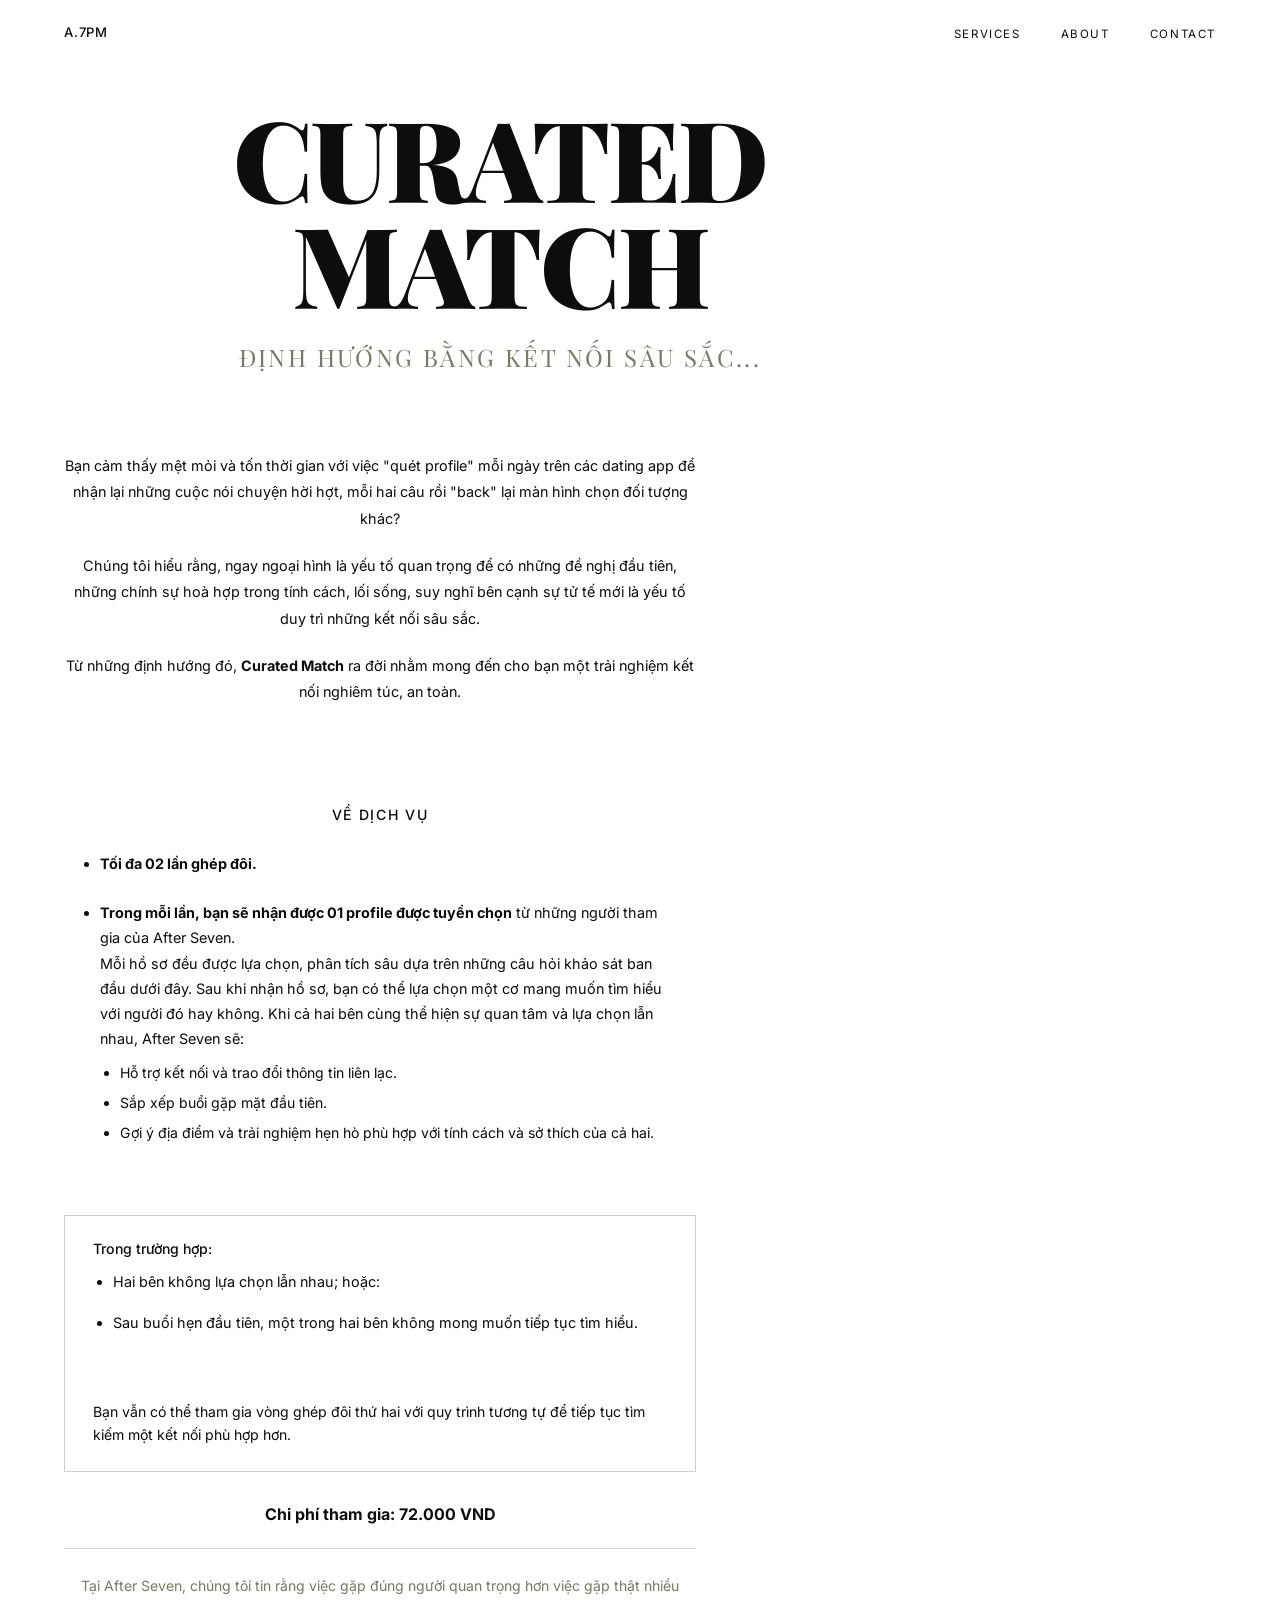
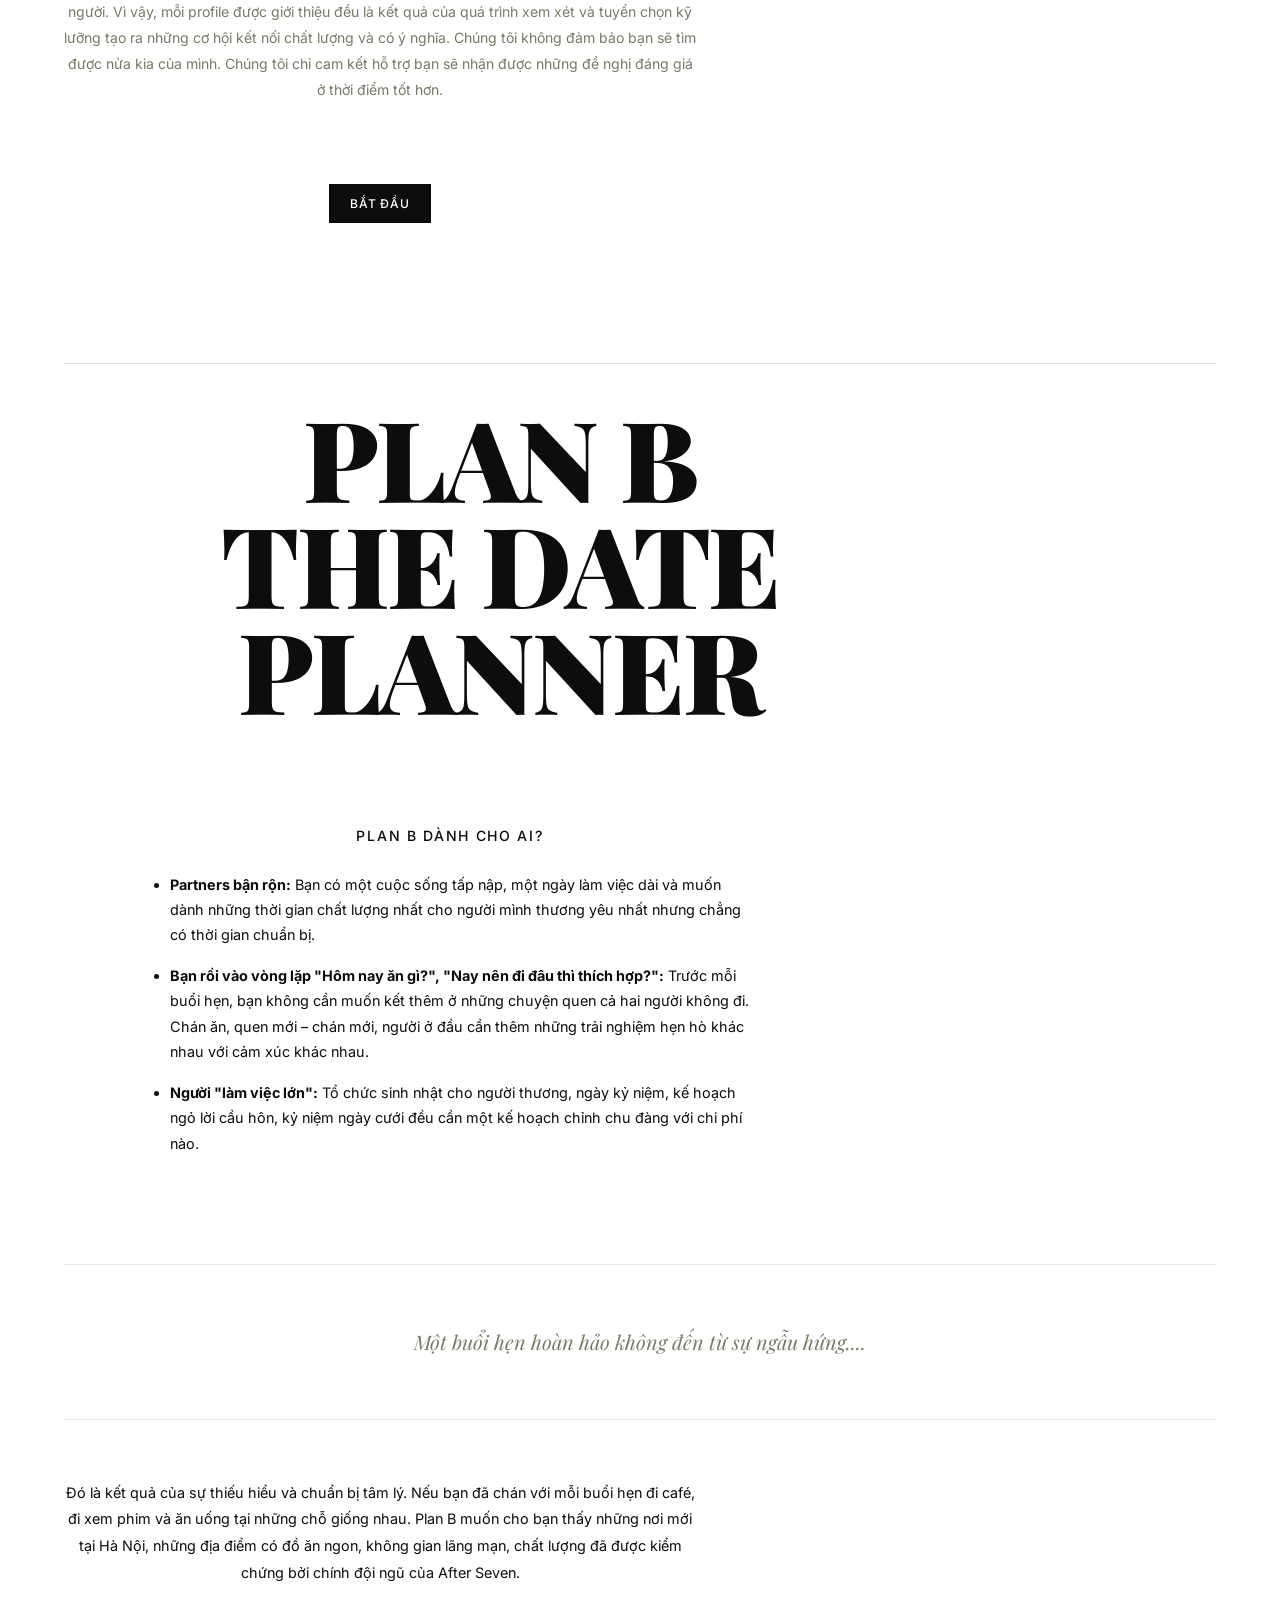
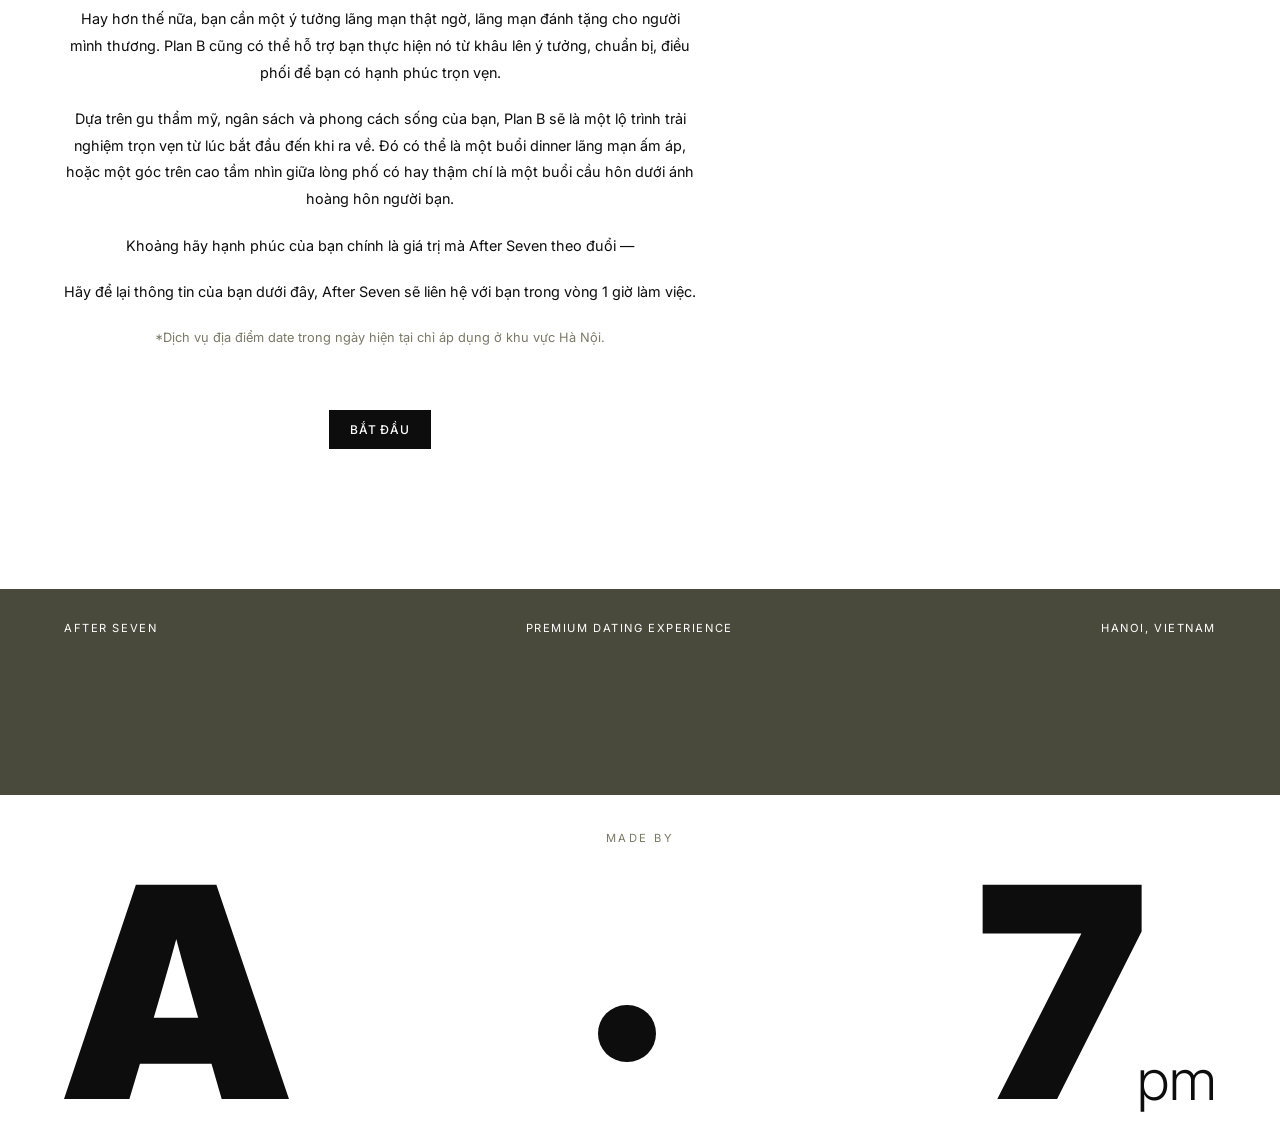
==== pages/services-detail.html @ 250a09d0 "Rebuild homepage and add Services + Detail pages - Replaced old placeholder homepage with full brand" ====
<!DOCTYPE html>
<html lang="vi">
<head>
  <meta charset="UTF-8">
  <meta name="viewport" content="width=device-width, initial-scale=1.0">
  <title>Services — After Seven</title>
  <link rel="preconnect" href="https://fonts.googleapis.com">
  <link rel="preconnect" href="https://fonts.gstatic.com" crossorigin>
  <link href="https://fonts.googleapis.com/css2?family=Playfair+Display:wght@400;700;900&family=Inter:wght@300;400;500&display=swap" rel="stylesheet">
  <link rel="stylesheet" href="../css/style.css">
  <link rel="stylesheet" href="../css/services.css">
  <link rel="stylesheet" href="../css/details.css">
</head>
<body class="page-services">

  <!-- NAV -->
  <nav class="nav">
    <a class="nav-logo" href="../index.html">A.7PM</a>
    <ul class="nav-links">
      <li><a href="services.html" class="nav-active">SERVICES</a></li>
      <li><a href="about.html">ABOUT</a></li>
      <li><a href="#">CONTACT</a></li>
    </ul>
  </nav>

  <!-- =============================================
       SECTION 1 — CURATED MATCH
  ============================================== -->
  <section id="curated-matching" class="detail-block">

    <header class="detail-hero">
      <h1 class="detail-hero-title">CURATED<br>MATCH</h1>
      <p class="detail-hero-subtitle">ĐỊNH HƯỚNG BẰNG KẾT NỐI SÂU SẮC...</p>
    </header>

    <div class="detail-body-section detail-body-section--intro">
      <div class="detail-body-text">
        <p>Bạn cảm thấy mệt mỏi và tốn thời gian với việc "quét profile" mỗi ngày trên các dating app để nhận lại những cuộc nói chuyện hời hợt, mỗi hai câu rồi "back" lại màn hình chọn đối tượng khác?</p>
        <p>Chúng tôi hiểu rằng, ngay ngoại hình là yếu tố quan trọng để có những đề nghị đầu tiên, những chính sự hoà hợp trong tính cách, lối sống, suy nghĩ bên cạnh sự tử tế mới là yếu tố duy trì những kết nối sâu sắc.</p>
        <p>Từ những định hướng đó, <strong>Curated Match</strong> ra đời nhằm mong đến cho bạn một trải nghiệm kết nối nghiêm túc, an toàn.</p>
      </div>
    </div>

    <div class="detail-section detail-section--service">
      <h2 class="detail-section-title">VỀ DỊCH VỤ</h2>

      <ul class="detail-list detail-list--spaced">
        <li><strong>Tối đa 02 lần ghép đôi.</strong></li>
        <li>
          <strong>Trong mỗi lần, bạn sẽ nhận được 01 profile được tuyển chọn</strong> từ những người tham gia của After Seven.<br>
          Mỗi hồ sơ đều được lựa chọn, phân tích sâu dựa trên những câu hỏi khảo sát ban đầu dưới đây. Sau khi nhận hồ sơ, bạn có thể lựa chọn một cơ mang muốn tìm hiểu với người đó hay không. Khi cả hai bên cùng thể hiện sự quan tâm và lựa chọn lẫn nhau, After Seven sẽ:
          <ul class="detail-sub-list">
            <li>Hỗ trợ kết nối và trao đổi thông tin liên lạc.</li>
            <li>Sắp xếp buổi gặp mặt đầu tiên.</li>
            <li>Gợi ý địa điểm và trải nghiệm hẹn hò phù hợp với tính cách và sở thích của cả hai.</li>
          </ul>
        </li>
      </ul>

      <div class="detail-case">
        <p class="detail-case-title">Trong trường hợp:</p>
        <ul class="detail-list">
          <li>Hai bên không lựa chọn lẫn nhau; hoặc:</li>
          <li>Sau buổi hẹn đầu tiên, một trong hai bên không mong muốn tiếp tục tìm hiểu.</li>
        </ul>
        <p class="detail-case-note">Bạn vẫn có thể tham gia vòng ghép đôi thứ hai với quy trình tương tự để tiếp tục tìm kiếm một kết nối phù hợp hơn.</p>
      </div>

      <p class="detail-price"><strong>Chi phí tham gia: 72.000 VND</strong></p>

      <p class="detail-closing">Tại After Seven, chúng tôi tin rằng việc gặp đúng người quan trọng hơn việc gặp thật nhiều người. Vì vậy, mỗi profile được giới thiệu đều là kết quả của quá trình xem xét và tuyển chọn kỹ lưỡng tạo ra những cơ hội kết nối chất lượng và có ý nghĩa. Chúng tôi không đảm bảo bạn sẽ tìm được nửa kia của mình. Chúng tôi chỉ cam kết hỗ trợ bạn sẽ nhận được những đề nghị đáng giá ở thời điểm tốt hơn.</p>

      <div class="detail-cta">
        <a href="#" class="btn btn-primary">BẮT ĐẦU</a>
      </div>
    </div>

  </section>

  <hr class="detail-block-divider">

  <!-- =============================================
       SECTION 2 — PLAN B: THE DATE PLANNER
  ============================================== -->
  <section id="plan-b" class="detail-block">

    <header class="detail-hero">
      <h1 class="detail-hero-title">PLAN B<br>THE DATE PLANNER</h1>
    </header>

    <div class="detail-section">
      <h2 class="detail-section-title">PLAN B DÀNH CHO AI?</h2>
      <ul class="detail-list">
        <li>
          <strong>Partners bận rộn:</strong> Bạn có một cuộc sống tấp nập, một ngày làm việc dài và muốn dành những thời gian chất lượng nhất cho người mình thương yêu nhất nhưng chẳng có thời gian chuẩn bị.
        </li>
        <li>
          <strong>Bạn rồi vào vòng lặp "Hôm nay ăn gì?", "Nay nên đi đâu thì thích hợp?":</strong> Trước mỗi buổi hẹn, bạn không cần muốn kết thêm ở những chuyện quen cả hai người không đi. Chán ăn, quen mới – chán mới, người ở đầu cần thêm những trải nghiệm hẹn hò khác nhau với cảm xúc khác nhau.
        </li>
        <li>
          <strong>Người "làm việc lớn":</strong> Tổ chức sinh nhật cho người thương, ngày kỷ niệm, kế hoạch ngỏ lời cầu hôn, kỷ niệm ngày cưới đều cần một kế hoạch chỉnh chu đàng với chi phí nào.
        </li>
      </ul>
    </div>

    <section class="detail-quote-section">
      <p class="detail-quote">Một buổi hẹn hoàn hảo không đến từ sự ngẫu hứng....</p>
    </section>

    <div class="detail-body-section">
      <div class="detail-body-text">
        <p>Đó là kết quả của sự thiếu hiểu và chuẩn bị tâm lý. Nếu bạn đã chán với mỗi buổi hẹn đi café, đi xem phim và ăn uống tại những chỗ giống nhau. Plan B muốn cho bạn thấy những nơi mới tại Hà Nội, những địa điểm có đồ ăn ngon, không gian lãng mạn, chất lượng đã được kiểm chứng bởi chính đội ngũ của After Seven.</p>
        <p>Hay hơn thế nữa, bạn cần một ý tưởng lãng mạn thật ngờ, lãng mạn đánh tặng cho người mình thương. Plan B cũng có thể hỗ trợ bạn thực hiện nó từ khâu lên ý tưởng, chuẩn bị, điều phối để bạn có hạnh phúc trọn vẹn.</p>
        <p>Dựa trên gu thẩm mỹ, ngân sách và phong cách sống của bạn, Plan B sẽ là một lộ trình trải nghiệm trọn vẹn từ lúc bắt đầu đến khi ra về. Đó có thể là một buổi dinner lãng mạn ấm áp, hoặc một góc trên cao tầm nhìn giữa lòng phố có hay thậm chí là một buổi cầu hôn dưới ánh hoàng hôn người bạn.</p>
        <p>Khoảng hãy hạnh phúc của bạn chính là giá trị mà After Seven theo đuổi —</p>
        <p>Hãy để lại thông tin của bạn dưới đây, After Seven sẽ liên hệ với bạn trong vòng 1 giờ làm việc.</p>
        <p class="detail-note">*Dịch vụ địa điểm date trong ngày hiện tại chỉ áp dụng ở khu vực Hà Nội.</p>
      </div>
      <div class="detail-cta">
        <a href="#" class="btn btn-primary">BẮT ĐẦU</a>
      </div>
    </div>

  </section>

  <!-- FOOTER -->
  <footer class="footer">
    <div class="footer-info">
      <span>AFTER SEVEN</span>
      <span>PREMIUM DATING EXPERIENCE</span>
      <span>HANOI, VIETNAM</span>
    </div>
    <div class="footer-brand">
      <p class="footer-made-by">MADE BY</p>
      <div class="footer-logo">
        <span class="logo-a">A</span>
        <div class="logo-dot"></div>
        <div class="logo-right">
          <span class="logo-seven">7</span><span class="logo-pm">pm</span>
        </div>
      </div>
    </div>
  </footer>

</body>
</html>
---- css/style.css ----
/* ===================================
   RESET & VARIABLES
=================================== */
*, *::before, *::after {
  box-sizing: border-box;
  margin: 0;
  padding: 0;
}

:root {
  --bg:          #E8E3D4;   /* cream — page background */
  --text:        #0D0D0D;   /* black — primary text */
  --text-muted:  #7A7966;   /* olive grey — secondary text */
  --olive-dark:  #4A4A3C;   /* dark olive — footer dark bg */
  --white:       #ffffff;

  --font-display: 'Playfair Display', Georgia, serif;
  --font-body:    'Inter', sans-serif;

  --pad-x: clamp(24px, 5vw, 80px);
}

body {
  background: var(--bg);
  color: var(--text);
  font-family: var(--font-body);
  -webkit-font-smoothing: antialiased;
}

/* ===================================
   NAV
=================================== */
.nav {
  display: flex;
  align-items: center;
  justify-content: space-between;
  padding: 22px var(--pad-x);
}

.nav-logo {
  font-family: var(--font-body);
  font-size: 0.82rem;
  font-weight: 500;
  letter-spacing: 0.06em;
  color: var(--text);
  text-decoration: none;
}

.nav-links {
  display: flex;
  list-style: none;
  gap: 40px;
}

.nav-links a {
  font-size: 0.72rem;
  font-weight: 400;
  letter-spacing: 0.14em;
  color: var(--text);
  text-decoration: none;
  transition: opacity 0.2s;
}

.nav-links a:hover { opacity: 0.5; }

/* ===================================
   HERO
=================================== */
.hero {
  display: flex;
  flex-direction: column;
  align-items: center;
  text-align: center;
  padding: 80px var(--pad-x) 100px;
  max-width: 860px;
  margin: 0 auto;
}

.hero-title {
  font-family: var(--font-display);
  font-size: clamp(3.5rem, 11vw, 7.5rem);
  font-weight: 900;
  letter-spacing: -0.02em;
  line-height: 0.92;
  color: var(--text);
  margin-bottom: 20px;
}

.hero-subtitle {
  font-family: var(--font-display);
  font-size: clamp(0.95rem, 2vw, 1.3rem);
  font-weight: 400;
  letter-spacing: 0.1em;
  color: var(--text-muted);
  margin-bottom: 56px;
}

.hero-body {
  font-size: 0.92rem;
  line-height: 1.85;
  color: var(--text-muted);
  max-width: 500px;
}

/* ===================================
   DIVIDER
=================================== */
.section-divider {
  border: none;
  border-top: 1px solid rgba(13, 13, 13, 0.2);
  margin: 0 var(--pad-x);
}

/* ===================================
   FEATURES
=================================== */
.features {
  padding: 80px var(--pad-x) 100px;
  max-width: 1040px;
  margin: 0 auto;
}

.features-header {
  text-align: center;
  margin-bottom: 52px;
}

.features-title {
  font-family: var(--font-display);
  font-size: clamp(1.1rem, 2.5vw, 1.6rem);
  font-weight: 400;
  letter-spacing: 0.14em;
  color: var(--text);
  margin-bottom: 10px;
}

.features-marker {
  display: inline-block;
  font-size: 1rem;
  color: var(--text-muted);
  transform: rotate(90deg);
}

.features-grid {
  display: grid;
  grid-template-columns: 1fr 1fr;
  border-top: 1px solid var(--text);
  border-left: 1px solid var(--text);
}

.feature-card {
  padding: 28px 36px;
  font-size: 0.88rem;
  line-height: 1.6;
  color: var(--text);
  text-align: center;
  border-right: 1px solid var(--text);
  border-bottom: 1px solid var(--text);
}

/* ===================================
   FOOTER — INFO BAR (dark)
=================================== */
.footer-info {
  display: flex;
  justify-content: space-between;
  align-items: flex-start;
  padding: 32px var(--pad-x) 160px;
  background: var(--olive-dark);
  color: var(--white);
  font-size: 0.7rem;
  letter-spacing: 0.14em;
}

/* ===================================
   FOOTER — BRAND (white)
=================================== */
.footer-brand {
  background: var(--white);
  padding: 36px var(--pad-x) 0;
  overflow: hidden;
}

.footer-made-by {
  text-align: center;
  font-size: 0.7rem;
  letter-spacing: 0.22em;
  color: var(--text-muted);
  margin-bottom: 0;
}

.footer-logo {
  display: flex;
  align-items: flex-end;
  justify-content: space-between;
}

.logo-a,
.logo-seven {
  font-family: var(--font-body);
  font-size: clamp(120px, 23vw, 300px);
  font-weight: 900;
  color: var(--text);
  line-height: 1;
  letter-spacing: -0.04em;
}

.logo-dot {
  width: clamp(24px, 4.5vw, 65px);
  height: clamp(24px, 4.5vw, 65px);
  background: var(--text);
  border-radius: 50%;
  margin-bottom: clamp(28px, 6vw, 88px);
  flex-shrink: 0;
}

.logo-right {
  display: flex;
  align-items: flex-end;
}

.logo-pm {
  font-family: var(--font-body);
  font-size: clamp(26px, 4.5vw, 65px);
  font-weight: 300;
  color: var(--text);
  margin-bottom: clamp(8px, 2vw, 28px);
  margin-left: 2px;
  letter-spacing: -0.01em;
}

/* ===================================
   RESPONSIVE — MOBILE
=================================== */
@media (max-width: 640px) {
  .nav-links { gap: 20px; }

  .features-grid {
    grid-template-columns: 1fr;
  }

  .footer-info {
    flex-direction: column;
    gap: 10px;
    padding-bottom: 80px;
  }
}
---- css/services.css ----
/* ===================================
   SERVICES PAGE — OVERRIDES & LAYOUT
=================================== */

.page-services {
  background: #ffffff;
}

/* Nav on white background */
.page-services .nav {
  border-bottom: none;
}

.page-services .nav-logo,
.page-services .nav-links a {
  color: var(--text);
}

.nav-active {
  font-weight: 500;
  text-decoration: underline;
  text-underline-offset: 3px;
}

/* ===================================
   PAGE HEADER
=================================== */
.svc-header {
  padding: 40px var(--pad-x) 60px;
}

.svc-page-title {
  font-family: var(--font-display);
  font-size: clamp(2.8rem, 10vw, 7rem);
  font-weight: 900;
  letter-spacing: -0.02em;
  line-height: 1;
  color: var(--text);
}

/* ===================================
   SERVICE SECTION
=================================== */
.svc {
  padding: 0 var(--pad-x) 80px;
  max-width: 1200px;
  margin: 0 auto;
}

/* TOP ROW: number + image */
.svc-top {
  display: grid;
  grid-template-columns: 1fr 1fr;
  gap: clamp(24px, 4vw, 64px);
  margin-bottom: 40px;
  align-items: start;
}

.svc-top--reversed {
  grid-template-columns: 1fr 1fr;
}

.svc-number {
  font-family: var(--font-body);
  font-size: 0.85rem;
  font-weight: 400;
  color: var(--text);
  letter-spacing: 0.05em;
}

.svc-image-wrap img {
  width: 100%;
  height: clamp(220px, 35vw, 440px);
  object-fit: cover;
  display: block;
  background: #1a1a1a;
}

/* Placeholder when image is missing */
.svc-image-wrap img[src$=".jpg"]:not([src*="data:"]) {
  background: #1a1a1a;
}

/* BOTTOM ROW: title/buttons + features */
.svc-bottom {
  display: grid;
  grid-template-columns: 1fr 1fr;
  gap: clamp(24px, 4vw, 64px);
  align-items: start;
}

/* ===================================
   SERVICE LEFT / RIGHT COLS
=================================== */
.svc-title {
  font-family: var(--font-display);
  font-size: clamp(1.6rem, 4vw, 3rem);
  font-weight: 900;
  letter-spacing: -0.01em;
  line-height: 1.05;
  color: var(--text);
  margin-bottom: 24px;
}

.svc-actions {
  display: flex;
  gap: 12px;
  flex-wrap: wrap;
}

.btn {
  font-family: var(--font-body);
  font-size: 0.75rem;
  font-weight: 500;
  letter-spacing: 0.08em;
  padding: 11px 20px;
  cursor: pointer;
  text-decoration: none;
  display: inline-block;
  transition: opacity 0.2s;
}

.btn-primary {
  background: var(--text);
  color: #ffffff;
  border: 1px solid var(--text);
}

.btn-outline {
  background: transparent;
  color: var(--text);
  border: 1px solid var(--text);
}

.btn:hover { opacity: 0.7; }

.svc-features {
  list-style: disc;
  padding-left: 18px;
  margin-bottom: 20px;
}

.svc-features li {
  font-family: var(--font-body);
  font-size: 0.88rem;
  line-height: 1.7;
  color: var(--text);
  margin-bottom: 4px;
}

.svc-price {
  font-family: var(--font-body);
  font-size: 0.85rem;
  color: var(--text);
  font-weight: 400;
}

/* ===================================
   SERVICE 02 — REVERSED HEADER
=================================== */
.svc-02-title-row {
  display: flex;
  align-items: flex-start;
  gap: 20px;
  margin-bottom: 20px;
}

.svc-02-title-row .svc-number {
  margin-top: 6px;
  flex-shrink: 0;
}

.svc-tagline-block {
  display: flex;
  align-items: flex-start;
  gap: 10px;
}

.svc-tagline-bar {
  display: inline-block;
  width: 4px;
  height: 40px;
  background: var(--text);
  flex-shrink: 0;
  margin-top: 2px;
}

.svc-tagline {
  font-family: var(--font-body);
  font-size: 0.88rem;
  line-height: 1.6;
  color: var(--text-muted);
}

.svc-col-right--actions {
  display: flex;
  align-items: flex-end;
  justify-content: flex-end;
}

/* ===================================
   DIVIDER
=================================== */
.svc-divider {
  border: none;
  border-top: 1px solid rgba(13, 13, 13, 0.15);
  margin: 0 var(--pad-x) 80px;
}

/* ===================================
   DARK FOOTER (services page)
=================================== */
.footer-dark {
  background: #0D0D0D;
  color: #ffffff;
}

.footer-dark-info {
  display: flex;
  justify-content: space-between;
  padding: 32px var(--pad-x) 0;
  font-size: 0.7rem;
  letter-spacing: 0.14em;
}

.footer-dark-links {
  display: flex;
  justify-content: space-between;
  padding: 20px var(--pad-x) 60px;
  font-size: 0.7rem;
  letter-spacing: 0.14em;
}

.footer-dark-brand {
  padding: 20px var(--pad-x) 0;
  overflow: hidden;
}

.footer-dark-made-by {
  text-align: center;
  font-size: 0.7rem;
  letter-spacing: 0.22em;
  color: rgba(255,255,255,0.5);
  margin-bottom: 0;
}

.footer-dark .footer-logo {
  display: flex;
  align-items: flex-end;
  justify-content: space-between;
}

.footer-dark .logo-a,
.footer-dark .logo-seven {
  color: #ffffff;
  font-family: var(--font-body);
  font-size: clamp(120px, 23vw, 300px);
  font-weight: 900;
  line-height: 1;
  letter-spacing: -0.04em;
}

.logo-dot--white {
  width: clamp(24px, 4.5vw, 65px);
  height: clamp(24px, 4.5vw, 65px);
  background: #ffffff;
  border-radius: 50%;
  margin-bottom: clamp(28px, 6vw, 88px);
  flex-shrink: 0;
}

.footer-dark .logo-pm {
  color: #ffffff;
  font-family: var(--font-body);
  font-size: clamp(26px, 4.5vw, 65px);
  font-weight: 300;
  margin-bottom: clamp(8px, 2vw, 28px);
  margin-left: 2px;
}

/* ===================================
   RESPONSIVE
=================================== */
@media (max-width: 768px) {
  .svc-top,
  .svc-top--reversed {
    grid-template-columns: 1fr;
  }

  .svc-top--reversed .svc-image-wrap {
    order: -1;
  }

  .svc-bottom {
    grid-template-columns: 1fr;
  }

  .svc-02-title-row {
    flex-direction: column;
    gap: 8px;
  }

  .svc-col-right--actions {
    justify-content: flex-start;
  }

  .footer-dark-info,
  .footer-dark-links {
    flex-direction: column;
    gap: 10px;
  }
}
---- css/details.css ----
/* ===================================
   DETAIL PAGES — Plan B & Curated Match
=================================== */

html {
  scroll-behavior: smooth;
}

.detail-block {
  scroll-margin-top: 60px;
  text-align: center;
}

.detail-list,
.detail-sub-list {
  text-align: left;
  display: inline-block;
  max-width: 600px;
  width: 100%;
}

.detail-case {
  text-align: left;
}

.detail-block-divider {
  border: none;
  border-top: 1px solid rgba(13, 13, 13, 0.15);
  margin: 0 var(--pad-x) 0;
}

/* ===================================
   HERO
=================================== */
.detail-hero {
  padding: 40px var(--pad-x) 80px;
  max-width: 1000px;
}

.detail-hero-title {
  font-family: var(--font-display);
  font-size: clamp(3rem, 10vw, 7rem);
  font-weight: 900;
  letter-spacing: -0.02em;
  line-height: 0.95;
  color: var(--text);
  margin-bottom: 24px;
}

.detail-hero-subtitle {
  font-family: var(--font-display);
  font-size: clamp(1rem, 2.5vw, 1.5rem);
  font-weight: 400;
  letter-spacing: 0.1em;
  color: var(--text-muted);
}

/* ===================================
   SECTIONS
=================================== */
.detail-section {
  padding: 0 var(--pad-x) 60px;
  max-width: 900px;
}

.detail-section--service {
  max-width: 760px;
}

.detail-section-title {
  font-family: var(--font-body);
  font-size: 0.88rem;
  font-weight: 500;
  letter-spacing: 0.12em;
  color: var(--text);
  margin-bottom: 28px;
}

/* ===================================
   LISTS
=================================== */
.detail-list {
  list-style: disc;
  padding-left: 20px;
  margin-bottom: 32px;
}

.detail-list li {
  font-family: var(--font-body);
  font-size: 0.9rem;
  line-height: 1.75;
  color: var(--text);
  margin-bottom: 16px;
}

.detail-list--spaced li {
  margin-bottom: 24px;
}

.detail-sub-list {
  list-style: disc;
  padding-left: 20px;
  margin-top: 10px;
}

.detail-sub-list li {
  font-size: 0.88rem;
  line-height: 1.7;
  color: var(--text);
  margin-bottom: 6px;
}

/* ===================================
   QUOTE SECTION
=================================== */
.detail-quote-section {
  padding: 60px var(--pad-x);
  text-align: center;
  border-top: 1px solid rgba(13, 13, 13, 0.1);
  border-bottom: 1px solid rgba(13, 13, 13, 0.1);
  margin: 0 var(--pad-x) 60px;
}

.detail-quote {
  font-family: var(--font-display);
  font-style: italic;
  font-size: clamp(0.95rem, 2vw, 1.25rem);
  font-weight: 400;
  color: var(--text-muted);
  max-width: 600px;
  margin: 0 auto;
  line-height: 1.7;
}

/* ===================================
   BODY TEXT SECTION
=================================== */
.detail-body-section {
  padding: 0 var(--pad-x) 60px;
  max-width: 760px;
}

.detail-body-section--intro {
  max-width: 760px;
  padding-bottom: 80px;
}

.detail-body-text p {
  font-family: var(--font-body);
  font-size: 0.9rem;
  line-height: 1.85;
  color: var(--text);
  margin-bottom: 20px;
}

.detail-note {
  font-size: 0.8rem !important;
  color: var(--text-muted) !important;
  margin-top: 8px;
}

/* ===================================
   CASE / SPECIAL BLOCK
=================================== */
.detail-case {
  margin: 8px 0 32px;
  padding: 24px 28px;
  border: 1px solid rgba(13, 13, 13, 0.2);
}

.detail-case-title {
  font-family: var(--font-body);
  font-size: 0.88rem;
  font-weight: 500;
  color: var(--text);
  margin-bottom: 12px;
}

.detail-case-note {
  font-family: var(--font-body);
  font-size: 0.88rem;
  line-height: 1.7;
  color: var(--text);
  margin-top: 16px;
}

/* ===================================
   PRICE & CLOSING
=================================== */
.detail-price {
  font-family: var(--font-body);
  font-size: 1rem;
  color: var(--text);
  margin-bottom: 24px;
  padding-bottom: 24px;
  border-bottom: 1px solid rgba(13, 13, 13, 0.15);
}

.detail-closing {
  font-family: var(--font-body);
  font-size: 0.88rem;
  line-height: 1.85;
  color: var(--text-muted);
  margin-bottom: 40px;
}

/* ===================================
   CTA
=================================== */
.detail-cta {
  padding: 40px 0 80px;
  display: flex;
  justify-content: center;
}
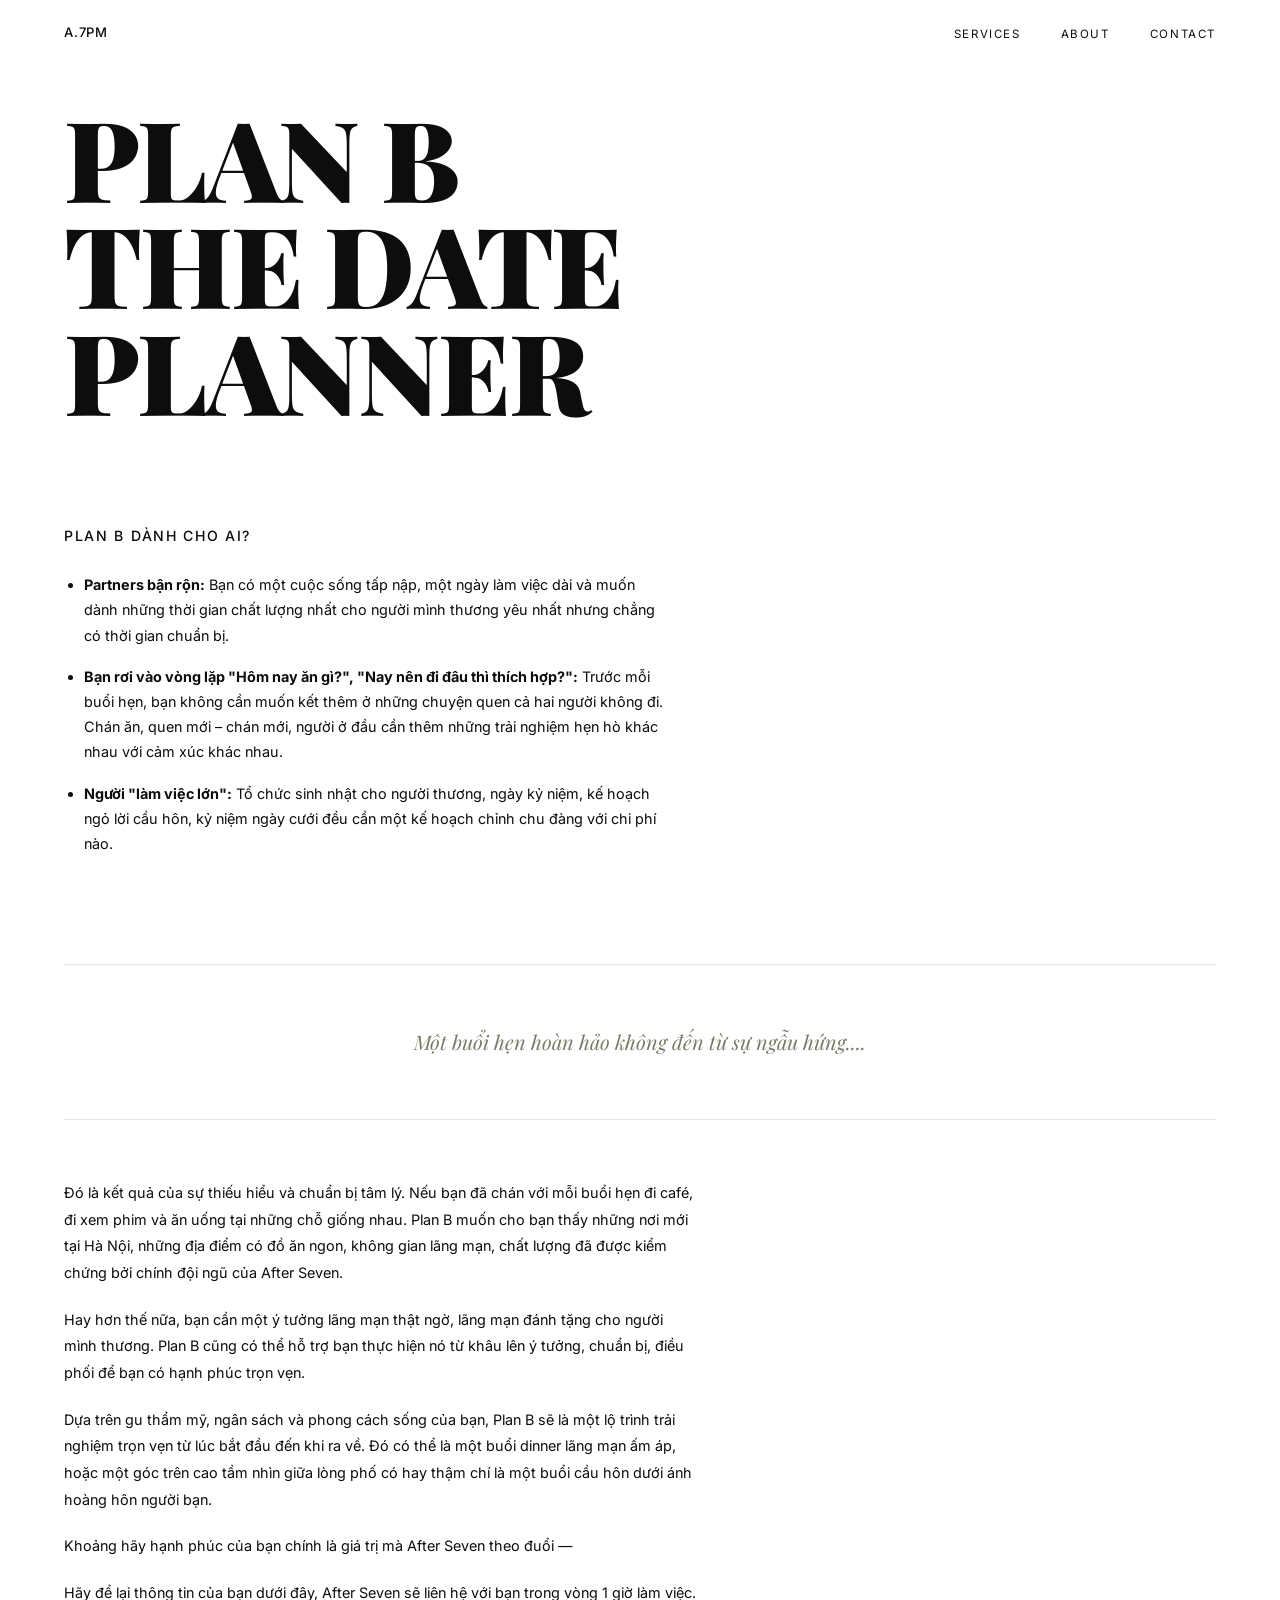
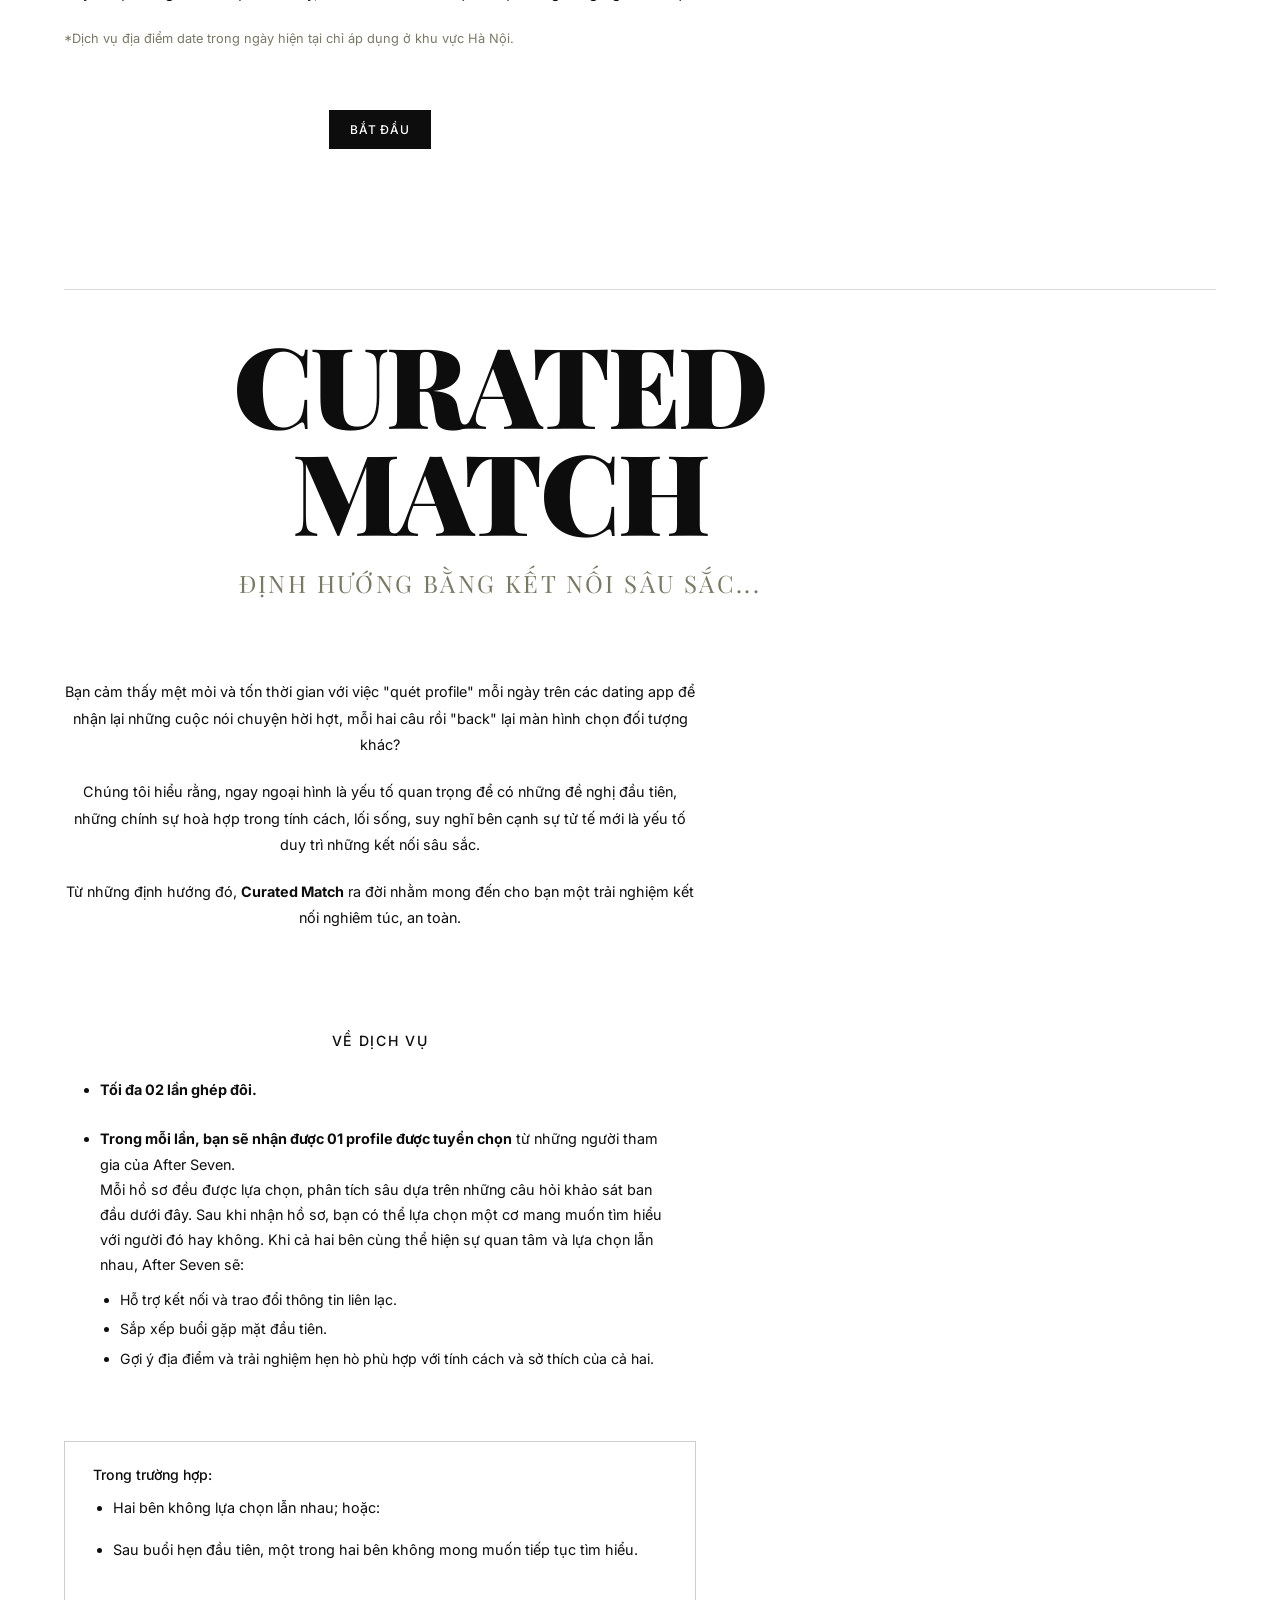
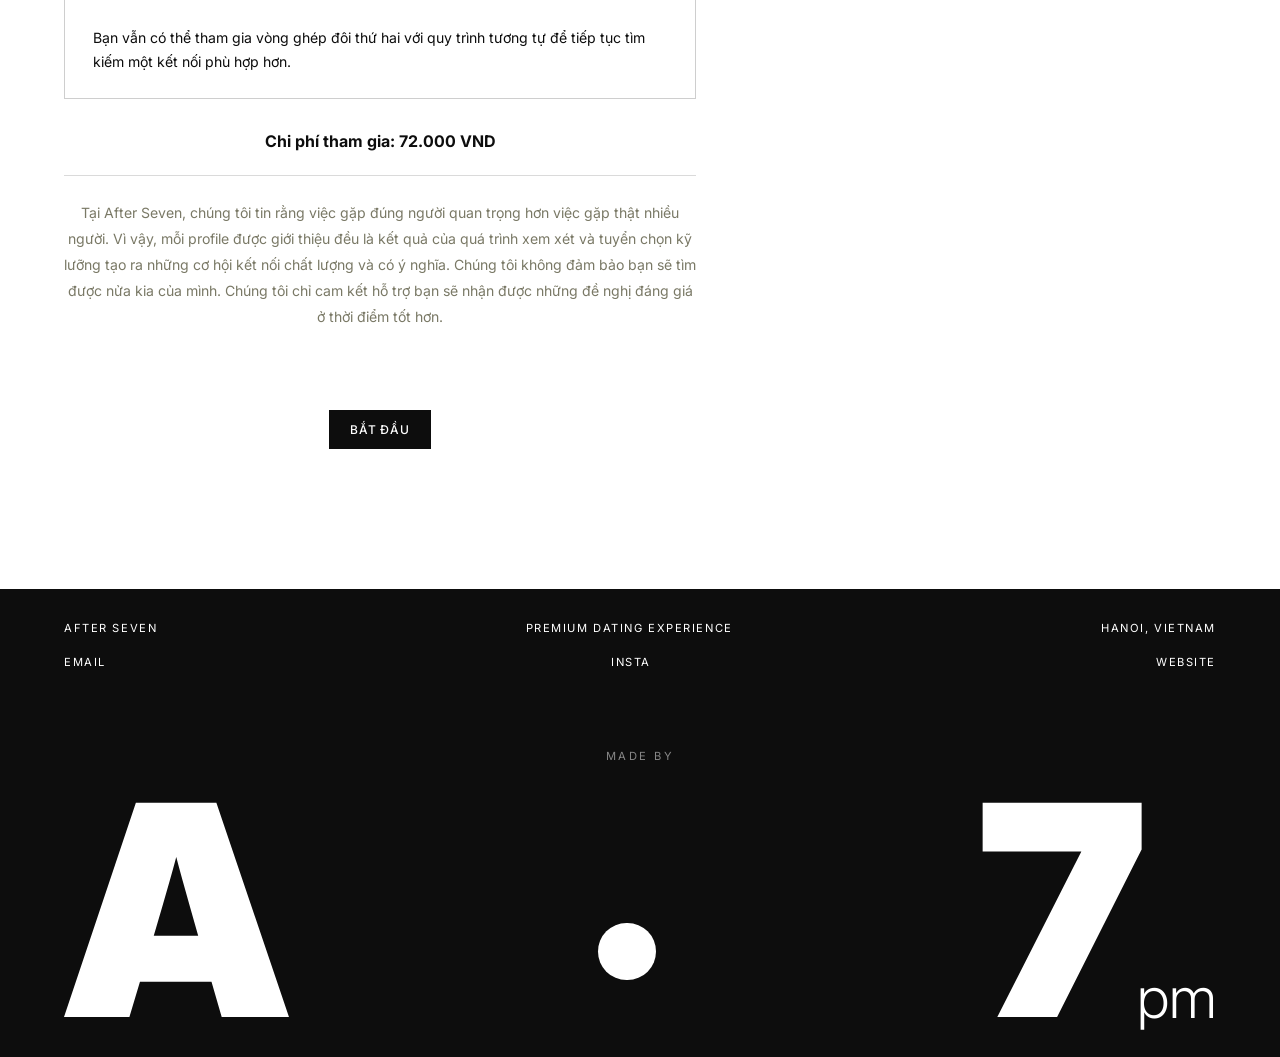
==== commit 8afa86bf: "Redesign detail page layout and wire up nav links - Swap section order: Plan B now first (left-align" ====
--- a/pages/services-detail.html
+++ b/pages/services-detail.html
@@ -18,15 +18,61 @@
     <a class="nav-logo" href="../index.html">A.7PM</a>
     <ul class="nav-links">
       <li><a href="services.html" class="nav-active">SERVICES</a></li>
-      <li><a href="about.html">ABOUT</a></li>
-      <li><a href="#">CONTACT</a></li>
+      <li><a href="services-detail.html">ABOUT</a></li>
+      <li><a href="#contact">CONTACT</a></li>
     </ul>
   </nav>
 
   <!-- =============================================
-       SECTION 1 — CURATED MATCH
+       SECTION 1 — PLAN B: THE DATE PLANNER
   ============================================== -->
-  <section id="curated-matching" class="detail-block">
+  <section id="plan-b" class="detail-block">
+
+    <header class="detail-hero">
+      <h1 class="detail-hero-title">PLAN B<br>THE DATE PLANNER</h1>
+    </header>
+
+    <div class="detail-section">
+      <h2 class="detail-section-title">PLAN B DÀNH CHO AI?</h2>
+      <ul class="detail-list">
+        <li>
+          <strong>Partners bận rộn:</strong> Bạn có một cuộc sống tấp nập, một ngày làm việc dài và muốn dành những thời gian chất lượng nhất cho người mình thương yêu nhất nhưng chẳng có thời gian chuẩn bị.
+        </li>
+        <li>
+          <strong>Bạn rơi vào vòng lặp "Hôm nay ăn gì?", "Nay nên đi đâu thì thích hợp?":</strong> Trước mỗi buổi hẹn, bạn không cần muốn kết thêm ở những chuyện quen cả hai người không đi. Chán ăn, quen mới – chán mới, người ở đầu cần thêm những trải nghiệm hẹn hò khác nhau với cảm xúc khác nhau.
+        </li>
+        <li>
+          <strong>Người "làm việc lớn":</strong> Tổ chức sinh nhật cho người thương, ngày kỷ niệm, kế hoạch ngỏ lời cầu hôn, kỷ niệm ngày cưới đều cần một kế hoạch chỉnh chu đàng với chi phí nào.
+        </li>
+      </ul>
+    </div>
+
+    <section class="detail-quote-section">
+      <p class="detail-quote">Một buổi hẹn hoàn hảo không đến từ sự ngẫu hứng....</p>
+    </section>
+
+    <div class="detail-body-section">
+      <div class="detail-body-text">
+        <p>Đó là kết quả của sự thiếu hiểu và chuẩn bị tâm lý. Nếu bạn đã chán với mỗi buổi hẹn đi café, đi xem phim và ăn uống tại những chỗ giống nhau. Plan B muốn cho bạn thấy những nơi mới tại Hà Nội, những địa điểm có đồ ăn ngon, không gian lãng mạn, chất lượng đã được kiểm chứng bởi chính đội ngũ của After Seven.</p>
+        <p>Hay hơn thế nữa, bạn cần một ý tưởng lãng mạn thật ngờ, lãng mạn đánh tặng cho người mình thương. Plan B cũng có thể hỗ trợ bạn thực hiện nó từ khâu lên ý tưởng, chuẩn bị, điều phối để bạn có hạnh phúc trọn vẹn.</p>
+        <p>Dựa trên gu thẩm mỹ, ngân sách và phong cách sống của bạn, Plan B sẽ là một lộ trình trải nghiệm trọn vẹn từ lúc bắt đầu đến khi ra về. Đó có thể là một buổi dinner lãng mạn ấm áp, hoặc một góc trên cao tầm nhìn giữa lòng phố có hay thậm chí là một buổi cầu hôn dưới ánh hoàng hôn người bạn.</p>
+        <p>Khoảng hãy hạnh phúc của bạn chính là giá trị mà After Seven theo đuổi —</p>
+        <p>Hãy để lại thông tin của bạn dưới đây, After Seven sẽ liên hệ với bạn trong vòng 1 giờ làm việc.</p>
+        <p class="detail-note">*Dịch vụ địa điểm date trong ngày hiện tại chỉ áp dụng ở khu vực Hà Nội.</p>
+      </div>
+      <div class="detail-cta">
+        <a href="#" class="btn btn-primary">BẮT ĐẦU</a>
+      </div>
+    </div>
+
+  </section>
+
+  <hr class="detail-block-divider">
+
+  <!-- =============================================
+       SECTION 2 — CURATED MATCH
+  ============================================== -->
+  <section id="curated-matching" class="detail-block detail-block--centered">
 
     <header class="detail-hero">
       <h1 class="detail-hero-title">CURATED<br>MATCH</h1>
@@ -77,64 +123,23 @@
 
   </section>
 
-  <hr class="detail-block-divider">
-
-  <!-- =============================================
-       SECTION 2 — PLAN B: THE DATE PLANNER
-  ============================================== -->
-  <section id="plan-b" class="detail-block">
-
-    <header class="detail-hero">
-      <h1 class="detail-hero-title">PLAN B<br>THE DATE PLANNER</h1>
-    </header>
-
-    <div class="detail-section">
-      <h2 class="detail-section-title">PLAN B DÀNH CHO AI?</h2>
-      <ul class="detail-list">
-        <li>
-          <strong>Partners bận rộn:</strong> Bạn có một cuộc sống tấp nập, một ngày làm việc dài và muốn dành những thời gian chất lượng nhất cho người mình thương yêu nhất nhưng chẳng có thời gian chuẩn bị.
-        </li>
-        <li>
-          <strong>Bạn rồi vào vòng lặp "Hôm nay ăn gì?", "Nay nên đi đâu thì thích hợp?":</strong> Trước mỗi buổi hẹn, bạn không cần muốn kết thêm ở những chuyện quen cả hai người không đi. Chán ăn, quen mới – chán mới, người ở đầu cần thêm những trải nghiệm hẹn hò khác nhau với cảm xúc khác nhau.
-        </li>
-        <li>
-          <strong>Người "làm việc lớn":</strong> Tổ chức sinh nhật cho người thương, ngày kỷ niệm, kế hoạch ngỏ lời cầu hôn, kỷ niệm ngày cưới đều cần một kế hoạch chỉnh chu đàng với chi phí nào.
-        </li>
-      </ul>
-    </div>
-
-    <section class="detail-quote-section">
-      <p class="detail-quote">Một buổi hẹn hoàn hảo không đến từ sự ngẫu hứng....</p>
-    </section>
-
-    <div class="detail-body-section">
-      <div class="detail-body-text">
-        <p>Đó là kết quả của sự thiếu hiểu và chuẩn bị tâm lý. Nếu bạn đã chán với mỗi buổi hẹn đi café, đi xem phim và ăn uống tại những chỗ giống nhau. Plan B muốn cho bạn thấy những nơi mới tại Hà Nội, những địa điểm có đồ ăn ngon, không gian lãng mạn, chất lượng đã được kiểm chứng bởi chính đội ngũ của After Seven.</p>
-        <p>Hay hơn thế nữa, bạn cần một ý tưởng lãng mạn thật ngờ, lãng mạn đánh tặng cho người mình thương. Plan B cũng có thể hỗ trợ bạn thực hiện nó từ khâu lên ý tưởng, chuẩn bị, điều phối để bạn có hạnh phúc trọn vẹn.</p>
-        <p>Dựa trên gu thẩm mỹ, ngân sách và phong cách sống của bạn, Plan B sẽ là một lộ trình trải nghiệm trọn vẹn từ lúc bắt đầu đến khi ra về. Đó có thể là một buổi dinner lãng mạn ấm áp, hoặc một góc trên cao tầm nhìn giữa lòng phố có hay thậm chí là một buổi cầu hôn dưới ánh hoàng hôn người bạn.</p>
-        <p>Khoảng hãy hạnh phúc của bạn chính là giá trị mà After Seven theo đuổi —</p>
-        <p>Hãy để lại thông tin của bạn dưới đây, After Seven sẽ liên hệ với bạn trong vòng 1 giờ làm việc.</p>
-        <p class="detail-note">*Dịch vụ địa điểm date trong ngày hiện tại chỉ áp dụng ở khu vực Hà Nội.</p>
-      </div>
-      <div class="detail-cta">
-        <a href="#" class="btn btn-primary">BẮT ĐẦU</a>
-      </div>
-    </div>
-
-  </section>
-
-  <!-- FOOTER -->
-  <footer class="footer">
-    <div class="footer-info">
+  <!-- FOOTER (all dark) -->
+  <footer class="footer-dark" id="contact">
+    <div class="footer-dark-info">
       <span>AFTER SEVEN</span>
       <span>PREMIUM DATING EXPERIENCE</span>
       <span>HANOI, VIETNAM</span>
     </div>
-    <div class="footer-brand">
-      <p class="footer-made-by">MADE BY</p>
+    <div class="footer-dark-links">
+      <span>EMAIL</span>
+      <span>INSTA</span>
+      <span>WEBSITE</span>
+    </div>
+    <div class="footer-dark-brand">
+      <p class="footer-dark-made-by">MADE BY</p>
       <div class="footer-logo">
         <span class="logo-a">A</span>
-        <div class="logo-dot"></div>
+        <div class="logo-dot logo-dot--white"></div>
         <div class="logo-right">
           <span class="logo-seven">7</span><span class="logo-pm">pm</span>
         </div>
--- a/css/style.css
+++ b/css/style.css
@@ -1,3 +1,7 @@
+html {
+  scroll-behavior: smooth;
+}
+
 /* ===================================
    RESET & VARIABLES
 =================================== */
--- a/css/details.css
+++ b/css/details.css
@@ -8,6 +8,9 @@
 
 .detail-block {
   scroll-margin-top: 60px;
+}
+
+.detail-block--centered {
   text-align: center;
 }
 
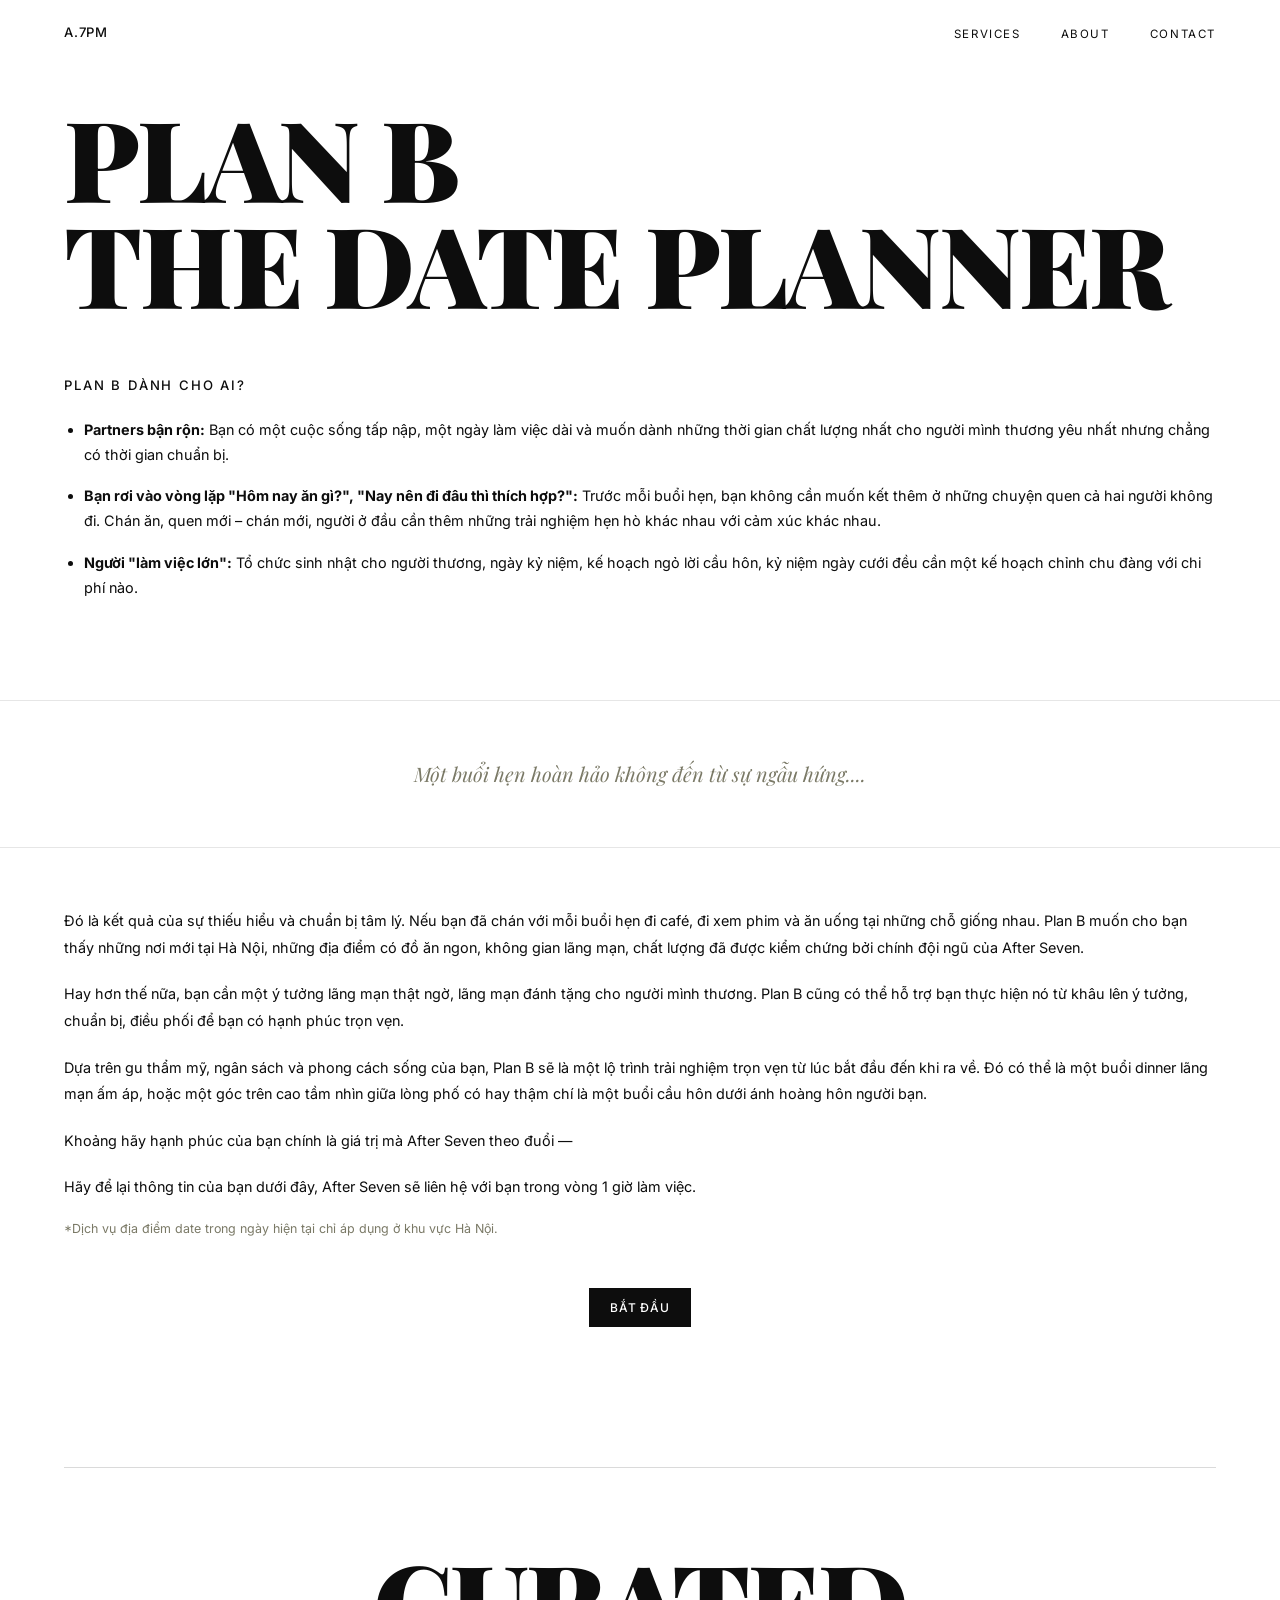
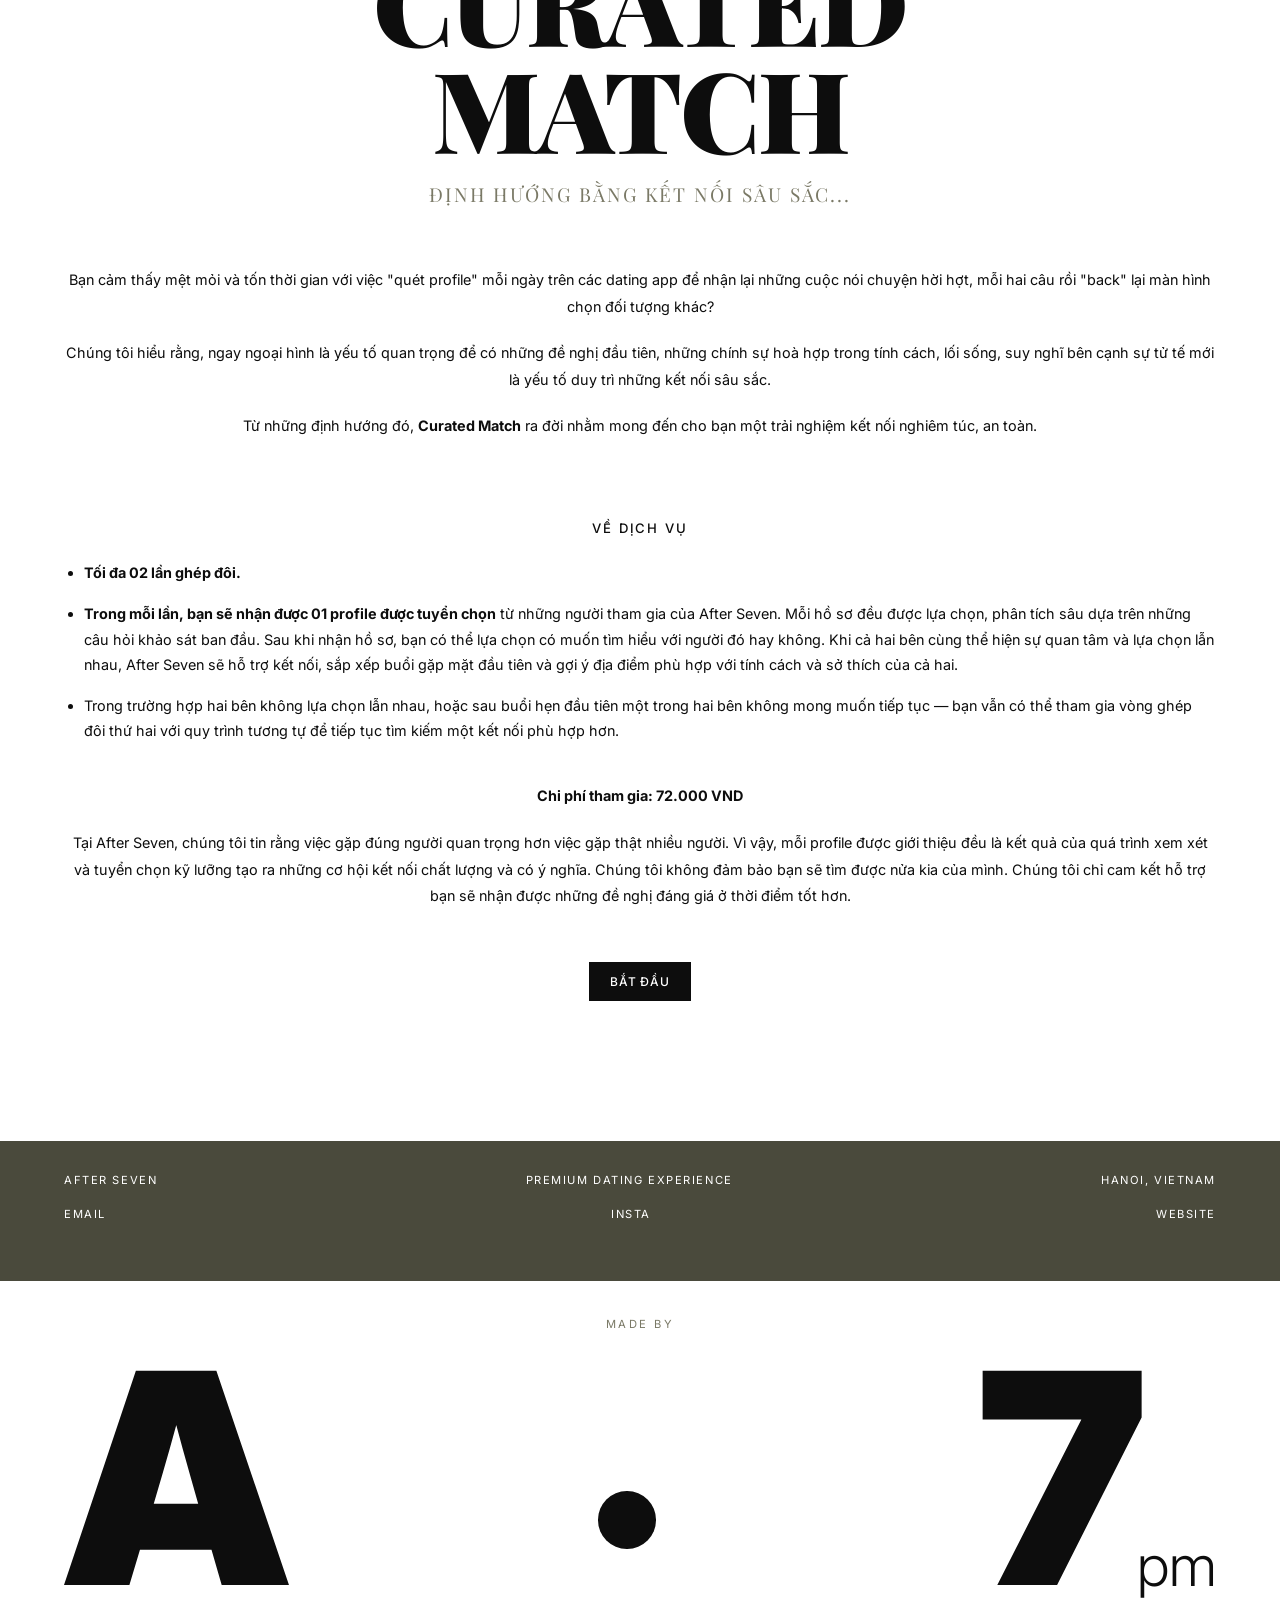
==== commit 1a235874: "Update footers, links, and Curated Match content layout - Replace dark footer on services and detail" ====
--- a/pages/services-detail.html
+++ b/pages/services-detail.html
@@ -25,16 +25,18 @@
 
   <!-- =============================================
        SECTION 1 — PLAN B: THE DATE PLANNER
+       Left-aligned: title, heading, list, body text
+       Center-aligned: quote block, CTA button
   ============================================== -->
-  <section id="plan-b" class="detail-block">
+  <section id="plan-b" class="sd-block">
 
-    <header class="detail-hero">
-      <h1 class="detail-hero-title">PLAN B<br>THE DATE PLANNER</h1>
-    </header>
+    <div class="sd-hero">
+      <h1 class="sd-title">PLAN B<br>THE DATE PLANNER</h1>
+    </div>
 
-    <div class="detail-section">
-      <h2 class="detail-section-title">PLAN B DÀNH CHO AI?</h2>
-      <ul class="detail-list">
+    <div class="sd-content">
+      <h2 class="sd-label">PLAN B DÀNH CHO AI?</h2>
+      <ul class="sd-list">
         <li>
           <strong>Partners bận rộn:</strong> Bạn có một cuộc sống tấp nập, một ngày làm việc dài và muốn dành những thời gian chất lượng nhất cho người mình thương yêu nhất nhưng chẳng có thời gian chuẩn bị.
         </li>
@@ -47,99 +49,78 @@
       </ul>
     </div>
 
-    <section class="detail-quote-section">
-      <p class="detail-quote">Một buổi hẹn hoàn hảo không đến từ sự ngẫu hứng....</p>
-    </section>
+    <div class="sd-quote-block">
+      <p class="sd-quote">Một buổi hẹn hoàn hảo không đến từ sự ngẫu hứng....</p>
+    </div>
 
-    <div class="detail-body-section">
-      <div class="detail-body-text">
-        <p>Đó là kết quả của sự thiếu hiểu và chuẩn bị tâm lý. Nếu bạn đã chán với mỗi buổi hẹn đi café, đi xem phim và ăn uống tại những chỗ giống nhau. Plan B muốn cho bạn thấy những nơi mới tại Hà Nội, những địa điểm có đồ ăn ngon, không gian lãng mạn, chất lượng đã được kiểm chứng bởi chính đội ngũ của After Seven.</p>
-        <p>Hay hơn thế nữa, bạn cần một ý tưởng lãng mạn thật ngờ, lãng mạn đánh tặng cho người mình thương. Plan B cũng có thể hỗ trợ bạn thực hiện nó từ khâu lên ý tưởng, chuẩn bị, điều phối để bạn có hạnh phúc trọn vẹn.</p>
-        <p>Dựa trên gu thẩm mỹ, ngân sách và phong cách sống của bạn, Plan B sẽ là một lộ trình trải nghiệm trọn vẹn từ lúc bắt đầu đến khi ra về. Đó có thể là một buổi dinner lãng mạn ấm áp, hoặc một góc trên cao tầm nhìn giữa lòng phố có hay thậm chí là một buổi cầu hôn dưới ánh hoàng hôn người bạn.</p>
-        <p>Khoảng hãy hạnh phúc của bạn chính là giá trị mà After Seven theo đuổi —</p>
-        <p>Hãy để lại thông tin của bạn dưới đây, After Seven sẽ liên hệ với bạn trong vòng 1 giờ làm việc.</p>
-        <p class="detail-note">*Dịch vụ địa điểm date trong ngày hiện tại chỉ áp dụng ở khu vực Hà Nội.</p>
-      </div>
-      <div class="detail-cta">
+    <div class="sd-content">
+      <p class="sd-body-p">Đó là kết quả của sự thiếu hiểu và chuẩn bị tâm lý. Nếu bạn đã chán với mỗi buổi hẹn đi café, đi xem phim và ăn uống tại những chỗ giống nhau. Plan B muốn cho bạn thấy những nơi mới tại Hà Nội, những địa điểm có đồ ăn ngon, không gian lãng mạn, chất lượng đã được kiểm chứng bởi chính đội ngũ của After Seven.</p>
+      <p class="sd-body-p">Hay hơn thế nữa, bạn cần một ý tưởng lãng mạn thật ngờ, lãng mạn đánh tặng cho người mình thương. Plan B cũng có thể hỗ trợ bạn thực hiện nó từ khâu lên ý tưởng, chuẩn bị, điều phối để bạn có hạnh phúc trọn vẹn.</p>
+      <p class="sd-body-p">Dựa trên gu thẩm mỹ, ngân sách và phong cách sống của bạn, Plan B sẽ là một lộ trình trải nghiệm trọn vẹn từ lúc bắt đầu đến khi ra về. Đó có thể là một buổi dinner lãng mạn ấm áp, hoặc một góc trên cao tầm nhìn giữa lòng phố có hay thậm chí là một buổi cầu hôn dưới ánh hoàng hôn người bạn.</p>
+      <p class="sd-body-p">Khoảng hãy hạnh phúc của bạn chính là giá trị mà After Seven theo đuổi —</p>
+      <p class="sd-body-p">Hãy để lại thông tin của bạn dưới đây, After Seven sẽ liên hệ với bạn trong vòng 1 giờ làm việc.</p>
+      <p class="sd-note">*Dịch vụ địa điểm date trong ngày hiện tại chỉ áp dụng ở khu vực Hà Nội.</p>
+      <div class="sd-cta">
         <a href="#" class="btn btn-primary">BẮT ĐẦU</a>
       </div>
     </div>
 
   </section>
 
-  <hr class="detail-block-divider">
+  <hr class="sd-divider">
 
   <!-- =============================================
        SECTION 2 — CURATED MATCH
+       .sd-block--center: titles, subtitles, body centered
+       inline-block on lists/case/price/closing centers
+       the block while keeping text within left-aligned
   ============================================== -->
-  <section id="curated-matching" class="detail-block detail-block--centered">
+  <section id="curated-matching" class="sd-block sd-block--center">
 
-    <header class="detail-hero">
-      <h1 class="detail-hero-title">CURATED<br>MATCH</h1>
-      <p class="detail-hero-subtitle">ĐỊNH HƯỚNG BẰNG KẾT NỐI SÂU SẮC...</p>
-    </header>
-
-    <div class="detail-body-section detail-body-section--intro">
-      <div class="detail-body-text">
-        <p>Bạn cảm thấy mệt mỏi và tốn thời gian với việc "quét profile" mỗi ngày trên các dating app để nhận lại những cuộc nói chuyện hời hợt, mỗi hai câu rồi "back" lại màn hình chọn đối tượng khác?</p>
-        <p>Chúng tôi hiểu rằng, ngay ngoại hình là yếu tố quan trọng để có những đề nghị đầu tiên, những chính sự hoà hợp trong tính cách, lối sống, suy nghĩ bên cạnh sự tử tế mới là yếu tố duy trì những kết nối sâu sắc.</p>
-        <p>Từ những định hướng đó, <strong>Curated Match</strong> ra đời nhằm mong đến cho bạn một trải nghiệm kết nối nghiêm túc, an toàn.</p>
-      </div>
+    <div class="sd-hero">
+      <h1 class="sd-title">CURATED<br>MATCH</h1>
+      <p class="sd-subtitle">ĐỊNH HƯỚNG BẰNG KẾT NỐI SÂU SẮC...</p>
     </div>
 
-    <div class="detail-section detail-section--service">
-      <h2 class="detail-section-title">VỀ DỊCH VỤ</h2>
+    <div class="sd-content">
+      <p class="sd-body-p">Bạn cảm thấy mệt mỏi và tốn thời gian với việc "quét profile" mỗi ngày trên các dating app để nhận lại những cuộc nói chuyện hời hợt, mỗi hai câu rồi "back" lại màn hình chọn đối tượng khác?</p>
+      <p class="sd-body-p">Chúng tôi hiểu rằng, ngay ngoại hình là yếu tố quan trọng để có những đề nghị đầu tiên, những chính sự hoà hợp trong tính cách, lối sống, suy nghĩ bên cạnh sự tử tế mới là yếu tố duy trì những kết nối sâu sắc.</p>
+      <p class="sd-body-p">Từ những định hướng đó, <strong>Curated Match</strong> ra đời nhằm mong đến cho bạn một trải nghiệm kết nối nghiêm túc, an toàn.</p>
+    </div>
 
-      <ul class="detail-list detail-list--spaced">
+    <div class="sd-content">
+      <h2 class="sd-label">VỀ DỊCH VỤ</h2>
+      <ul class="sd-list">
         <li><strong>Tối đa 02 lần ghép đôi.</strong></li>
-        <li>
-          <strong>Trong mỗi lần, bạn sẽ nhận được 01 profile được tuyển chọn</strong> từ những người tham gia của After Seven.<br>
-          Mỗi hồ sơ đều được lựa chọn, phân tích sâu dựa trên những câu hỏi khảo sát ban đầu dưới đây. Sau khi nhận hồ sơ, bạn có thể lựa chọn một cơ mang muốn tìm hiểu với người đó hay không. Khi cả hai bên cùng thể hiện sự quan tâm và lựa chọn lẫn nhau, After Seven sẽ:
-          <ul class="detail-sub-list">
-            <li>Hỗ trợ kết nối và trao đổi thông tin liên lạc.</li>
-            <li>Sắp xếp buổi gặp mặt đầu tiên.</li>
-            <li>Gợi ý địa điểm và trải nghiệm hẹn hò phù hợp với tính cách và sở thích của cả hai.</li>
-          </ul>
-        </li>
+        <li><strong>Trong mỗi lần, bạn sẽ nhận được 01 profile được tuyển chọn</strong> từ những người tham gia của After Seven. Mỗi hồ sơ đều được lựa chọn, phân tích sâu dựa trên những câu hỏi khảo sát ban đầu. Sau khi nhận hồ sơ, bạn có thể lựa chọn có muốn tìm hiểu với người đó hay không. Khi cả hai bên cùng thể hiện sự quan tâm và lựa chọn lẫn nhau, After Seven sẽ hỗ trợ kết nối, sắp xếp buổi gặp mặt đầu tiên và gợi ý địa điểm phù hợp với tính cách và sở thích của cả hai.</li>
+        <li>Trong trường hợp hai bên không lựa chọn lẫn nhau, hoặc sau buổi hẹn đầu tiên một trong hai bên không mong muốn tiếp tục — bạn vẫn có thể tham gia vòng ghép đôi thứ hai với quy trình tương tự để tiếp tục tìm kiếm một kết nối phù hợp hơn.</li>
       </ul>
-
-      <div class="detail-case">
-        <p class="detail-case-title">Trong trường hợp:</p>
-        <ul class="detail-list">
-          <li>Hai bên không lựa chọn lẫn nhau; hoặc:</li>
-          <li>Sau buổi hẹn đầu tiên, một trong hai bên không mong muốn tiếp tục tìm hiểu.</li>
-        </ul>
-        <p class="detail-case-note">Bạn vẫn có thể tham gia vòng ghép đôi thứ hai với quy trình tương tự để tiếp tục tìm kiếm một kết nối phù hợp hơn.</p>
-      </div>
-
-      <p class="detail-price"><strong>Chi phí tham gia: 72.000 VND</strong></p>
-
-      <p class="detail-closing">Tại After Seven, chúng tôi tin rằng việc gặp đúng người quan trọng hơn việc gặp thật nhiều người. Vì vậy, mỗi profile được giới thiệu đều là kết quả của quá trình xem xét và tuyển chọn kỹ lưỡng tạo ra những cơ hội kết nối chất lượng và có ý nghĩa. Chúng tôi không đảm bảo bạn sẽ tìm được nửa kia của mình. Chúng tôi chỉ cam kết hỗ trợ bạn sẽ nhận được những đề nghị đáng giá ở thời điểm tốt hơn.</p>
-
-      <div class="detail-cta">
-        <a href="#" class="btn btn-primary">BẮT ĐẦU</a>
+      <p class="sd-body-p"><strong>Chi phí tham gia: 72.000 VND</strong></p>
+      <p class="sd-body-p">Tại After Seven, chúng tôi tin rằng việc gặp đúng người quan trọng hơn việc gặp thật nhiều người. Vì vậy, mỗi profile được giới thiệu đều là kết quả của quá trình xem xét và tuyển chọn kỹ lưỡng tạo ra những cơ hội kết nối chất lượng và có ý nghĩa. Chúng tôi không đảm bảo bạn sẽ tìm được nửa kia của mình. Chúng tôi chỉ cam kết hỗ trợ bạn sẽ nhận được những đề nghị đáng giá ở thời điểm tốt hơn.</p>
+      <div class="sd-cta">
+        <a href="https://airtable.com/appWAjRcbNQbrFou5/pagA07bd3QospyU7p/form" target="_blank" rel="noopener" class="btn btn-primary">BẮT ĐẦU</a>
       </div>
     </div>
 
   </section>
 
-  <!-- FOOTER (all dark) -->
-  <footer class="footer-dark" id="contact">
-    <div class="footer-dark-info">
+  <!-- FOOTER -->
+  <footer class="footer" id="contact">
+    <div class="footer-info">
       <span>AFTER SEVEN</span>
       <span>PREMIUM DATING EXPERIENCE</span>
       <span>HANOI, VIETNAM</span>
     </div>
-    <div class="footer-dark-links">
-      <span>EMAIL</span>
-      <span>INSTA</span>
-      <span>WEBSITE</span>
+    <div class="footer-links">
+      <a href="mailto:support@theafterseven.com">EMAIL</a>
+      <a href="https://www.instagram.com/klehehe_/" target="_blank" rel="noopener">INSTA</a>
+      <a href="https://theafterseven.com" target="_blank" rel="noopener">WEBSITE</a>
     </div>
-    <div class="footer-dark-brand">
-      <p class="footer-dark-made-by">MADE BY</p>
+    <div class="footer-brand">
+      <p class="footer-made-by">MADE BY</p>
       <div class="footer-logo">
         <span class="logo-a">A</span>
-        <div class="logo-dot logo-dot--white"></div>
+        <div class="logo-dot"></div>
         <div class="logo-right">
           <span class="logo-seven">7</span><span class="logo-pm">pm</span>
         </div>
--- a/css/style.css
+++ b/css/style.css
@@ -169,12 +169,32 @@
   display: flex;
   justify-content: space-between;
   align-items: flex-start;
-  padding: 32px var(--pad-x) 160px;
+  padding: 32px var(--pad-x) 0;
   background: var(--olive-dark);
   color: var(--white);
   font-size: 0.7rem;
   letter-spacing: 0.14em;
 }
+
+/* ===================================
+   FOOTER — LINKS ROW
+=================================== */
+.footer-links {
+  display: flex;
+  justify-content: space-between;
+  padding: 20px var(--pad-x) 60px;
+  background: var(--olive-dark);
+}
+
+.footer-links a {
+  font-size: 0.7rem;
+  letter-spacing: 0.14em;
+  color: var(--white);
+  text-decoration: none;
+  transition: opacity 0.2s;
+}
+
+.footer-links a:hover { opacity: 0.6; }
 
 /* ===================================
    FOOTER — BRAND (white)
--- a/css/details.css
+++ b/css/details.css
@@ -1,94 +1,100 @@
-/* ===================================
-   DETAIL PAGES — Plan B & Curated Match
-=================================== */
-
-html {
-  scroll-behavior: smooth;
-}
-
-.detail-block {
+/* =================================
+   DETAIL PAGE — services-detail.html
+================================= */
+
+html { scroll-behavior: smooth; }
+
+/* Section wrapper */
+.sd-block {
   scroll-margin-top: 60px;
 }
 
-.detail-block--centered {
+/* Centers everything in Curated Match */
+.sd-block--center {
   text-align: center;
 }
 
-.detail-list,
-.detail-sub-list {
-  text-align: left;
-  display: inline-block;
-  max-width: 600px;
-  width: 100%;
-}
-
-.detail-case {
-  text-align: left;
-}
-
-.detail-block-divider {
+/* Thin line between sections */
+.sd-divider {
   border: none;
   border-top: 1px solid rgba(13, 13, 13, 0.15);
-  margin: 0 var(--pad-x) 0;
-}
-
-/* ===================================
-   HERO
-=================================== */
-.detail-hero {
-  padding: 40px var(--pad-x) 80px;
-  max-width: 1000px;
-}
-
-.detail-hero-title {
+  margin: 0 var(--pad-x);
+}
+
+/* =================================
+   HERO (title area)
+================================= */
+.sd-hero {
+  padding: 40px var(--pad-x) 60px;
+}
+
+/* Curated Match hero gets more breathing room */
+#curated-matching .sd-hero {
+  padding-top: 80px;
+}
+
+.sd-title {
   font-family: var(--font-display);
   font-size: clamp(3rem, 10vw, 7rem);
   font-weight: 900;
   letter-spacing: -0.02em;
   line-height: 0.95;
   color: var(--text);
-  margin-bottom: 24px;
-}
-
-.detail-hero-subtitle {
+}
+
+.sd-subtitle {
   font-family: var(--font-display);
-  font-size: clamp(1rem, 2.5vw, 1.5rem);
+  font-size: clamp(0.9rem, 2vw, 1.2rem);
   font-weight: 400;
   letter-spacing: 0.1em;
   color: var(--text-muted);
-}
-
-/* ===================================
-   SECTIONS
-=================================== */
-.detail-section {
+  margin-top: 20px;
+}
+
+/* =================================
+   CONTENT BLOCKS
+================================= */
+.sd-content {
   padding: 0 var(--pad-x) 60px;
-  max-width: 900px;
-}
-
-.detail-section--service {
-  max-width: 760px;
-}
-
-.detail-section-title {
-  font-family: var(--font-body);
-  font-size: 0.88rem;
+}
+
+/* Body paragraph — inherits text-align from parent section */
+.sd-body-p {
+  font-family: var(--font-body);
+  font-size: 0.9rem;
+  line-height: 1.85;
+  color: var(--text);
+  margin-bottom: 20px;
+}
+
+.sd-note {
+  font-family: var(--font-body);
+  font-size: 0.78rem;
+  color: var(--text-muted);
+  margin-bottom: 20px;
+}
+
+/* Section heading (PLAN B DÀNH CHO AI?, VỀ DỊCH VỤ) */
+.sd-label {
+  font-family: var(--font-body);
+  font-size: 0.82rem;
   font-weight: 500;
-  letter-spacing: 0.12em;
-  color: var(--text);
-  margin-bottom: 28px;
-}
-
-/* ===================================
-   LISTS
-=================================== */
-.detail-list {
+  letter-spacing: 0.14em;
+  color: var(--text);
+  margin-bottom: 24px;
+}
+
+/* =================================
+   LIST — Plan B bullet list
+================================= */
+.sd-list {
   list-style: disc;
   padding-left: 20px;
-  margin-bottom: 32px;
-}
-
-.detail-list li {
+  margin-bottom: 40px;
+  text-align: left;
+}
+
+.sd-list > li {
   font-family: var(--font-body);
   font-size: 0.9rem;
   line-height: 1.75;
@@ -96,35 +102,18 @@
   margin-bottom: 16px;
 }
 
-.detail-list--spaced li {
-  margin-bottom: 24px;
-}
-
-.detail-sub-list {
-  list-style: disc;
-  padding-left: 20px;
-  margin-top: 10px;
-}
-
-.detail-sub-list li {
-  font-size: 0.88rem;
-  line-height: 1.7;
-  color: var(--text);
-  margin-bottom: 6px;
-}
-
-/* ===================================
-   QUOTE SECTION
-=================================== */
-.detail-quote-section {
-  padding: 60px var(--pad-x);
-  text-align: center;
+/* =================================
+   QUOTE BLOCK
+================================= */
+.sd-quote-block {
   border-top: 1px solid rgba(13, 13, 13, 0.1);
   border-bottom: 1px solid rgba(13, 13, 13, 0.1);
-  margin: 0 var(--pad-x) 60px;
-}
-
-.detail-quote {
+  padding: 56px var(--pad-x);
+  margin-bottom: 60px;
+  text-align: center;
+}
+
+.sd-quote {
   font-family: var(--font-display);
   font-style: italic;
   font-size: clamp(0.95rem, 2vw, 1.25rem);
@@ -135,43 +124,74 @@
   line-height: 1.7;
 }
 
-/* ===================================
-   BODY TEXT SECTION
-=================================== */
-.detail-body-section {
-  padding: 0 var(--pad-x) 60px;
-  max-width: 760px;
-}
-
-.detail-body-section--intro {
-  max-width: 760px;
-  padding-bottom: 80px;
-}
-
-.detail-body-text p {
+/* =================================
+   CTA BUTTON
+================================= */
+.sd-cta {
+  padding: 32px 0 80px;
+  display: flex;
+  justify-content: center;
+}
+
+/* =================================
+   CURATED MATCH — SERVICE SECTION
+================================= */
+.sd-service {
+  padding: 0 var(--pad-x) 80px;
+}
+
+/* inline-block so text-align:center on parent centers this block,
+   while text inside remains left-aligned */
+.sd-service-list {
+  display: inline-block;
+  text-align: left;
+  list-style: disc;
+  padding-left: 20px;
+  max-width: 600px;
+  width: 100%;
+  margin-bottom: 32px;
+}
+
+.sd-service-list > li {
   font-family: var(--font-body);
   font-size: 0.9rem;
-  line-height: 1.85;
+  line-height: 1.75;
   color: var(--text);
   margin-bottom: 20px;
 }
 
-.detail-note {
-  font-size: 0.8rem !important;
-  color: var(--text-muted) !important;
-  margin-top: 8px;
-}
-
-/* ===================================
-   CASE / SPECIAL BLOCK
-=================================== */
-.detail-case {
-  margin: 8px 0 32px;
+.sd-sub-list {
+  display: block;
+  list-style: disc;
+  padding-left: 20px;
+  margin-top: 10px;
+}
+
+.sd-sub-list li {
+  font-size: 0.88rem;
+  line-height: 1.7;
+  color: var(--text);
+  margin-bottom: 6px;
+}
+
+/* =================================
+   CASE BLOCK
+================================= */
+.sd-case {
+  display: inline-block;
+  text-align: left;
+  border: 1px solid rgba(13, 13, 13, 0.2);
   padding: 24px 28px;
-  border: 1px solid rgba(13, 13, 13, 0.2);
-}
-
-.detail-case-title {
+  max-width: 600px;
+  width: 100%;
+  margin-bottom: 32px;
+}
+
+.sd-case .sd-list {
+  margin-bottom: 0;
+}
+
+.sd-case-title {
   font-family: var(--font-body);
   font-size: 0.88rem;
   font-weight: 500;
@@ -179,7 +199,7 @@
   margin-bottom: 12px;
 }
 
-.detail-case-note {
+.sd-case-note {
   font-family: var(--font-body);
   font-size: 0.88rem;
   line-height: 1.7;
@@ -187,10 +207,14 @@
   margin-top: 16px;
 }
 
-/* ===================================
+/* =================================
    PRICE & CLOSING
-=================================== */
-.detail-price {
+================================= */
+.sd-price {
+  display: inline-block;
+  max-width: 600px;
+  width: 100%;
+  text-align: left;
   font-family: var(--font-body);
   font-size: 1rem;
   color: var(--text);
@@ -199,19 +223,14 @@
   border-bottom: 1px solid rgba(13, 13, 13, 0.15);
 }
 
-.detail-closing {
+.sd-closing {
+  display: inline-block;
+  max-width: 600px;
+  width: 100%;
+  text-align: left;
   font-family: var(--font-body);
   font-size: 0.88rem;
   line-height: 1.85;
   color: var(--text-muted);
   margin-bottom: 40px;
 }
-
-/* ===================================
-   CTA
-=================================== */
-.detail-cta {
-  padding: 40px 0 80px;
-  display: flex;
-  justify-content: center;
-}
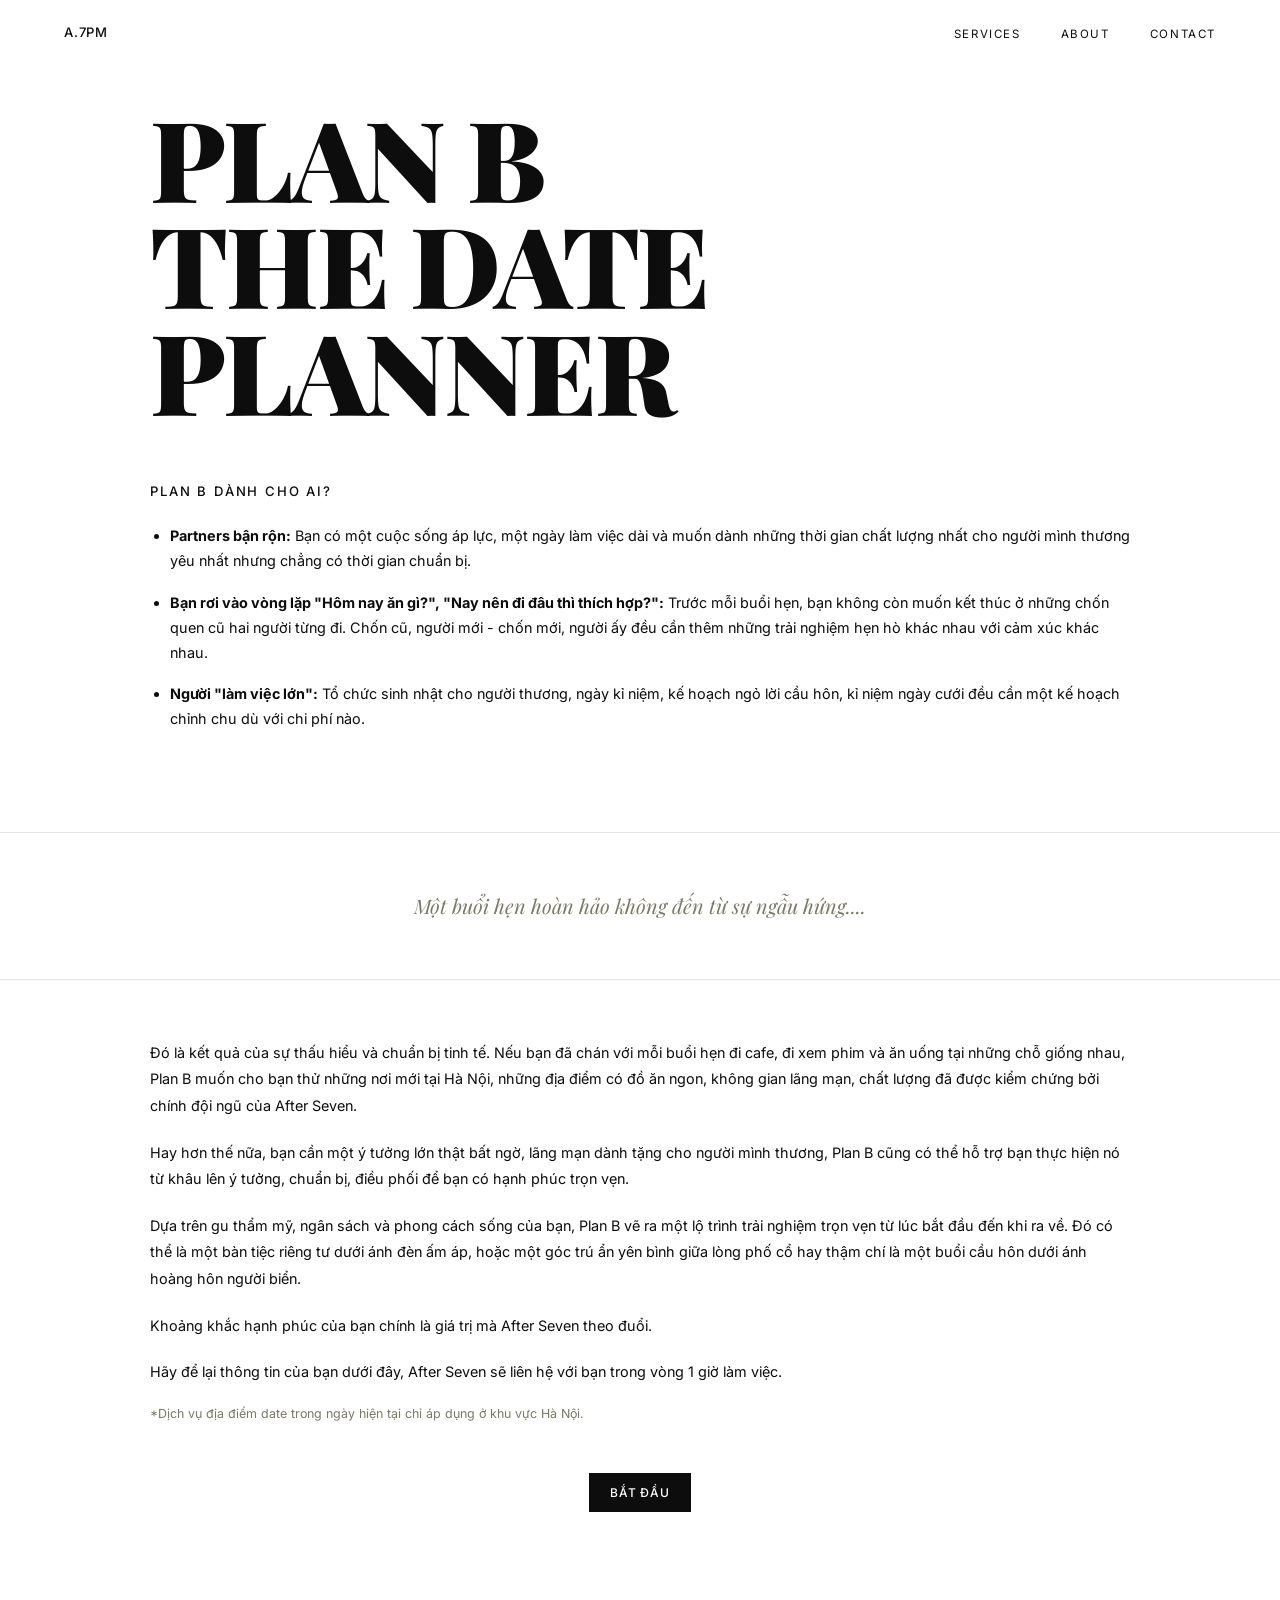
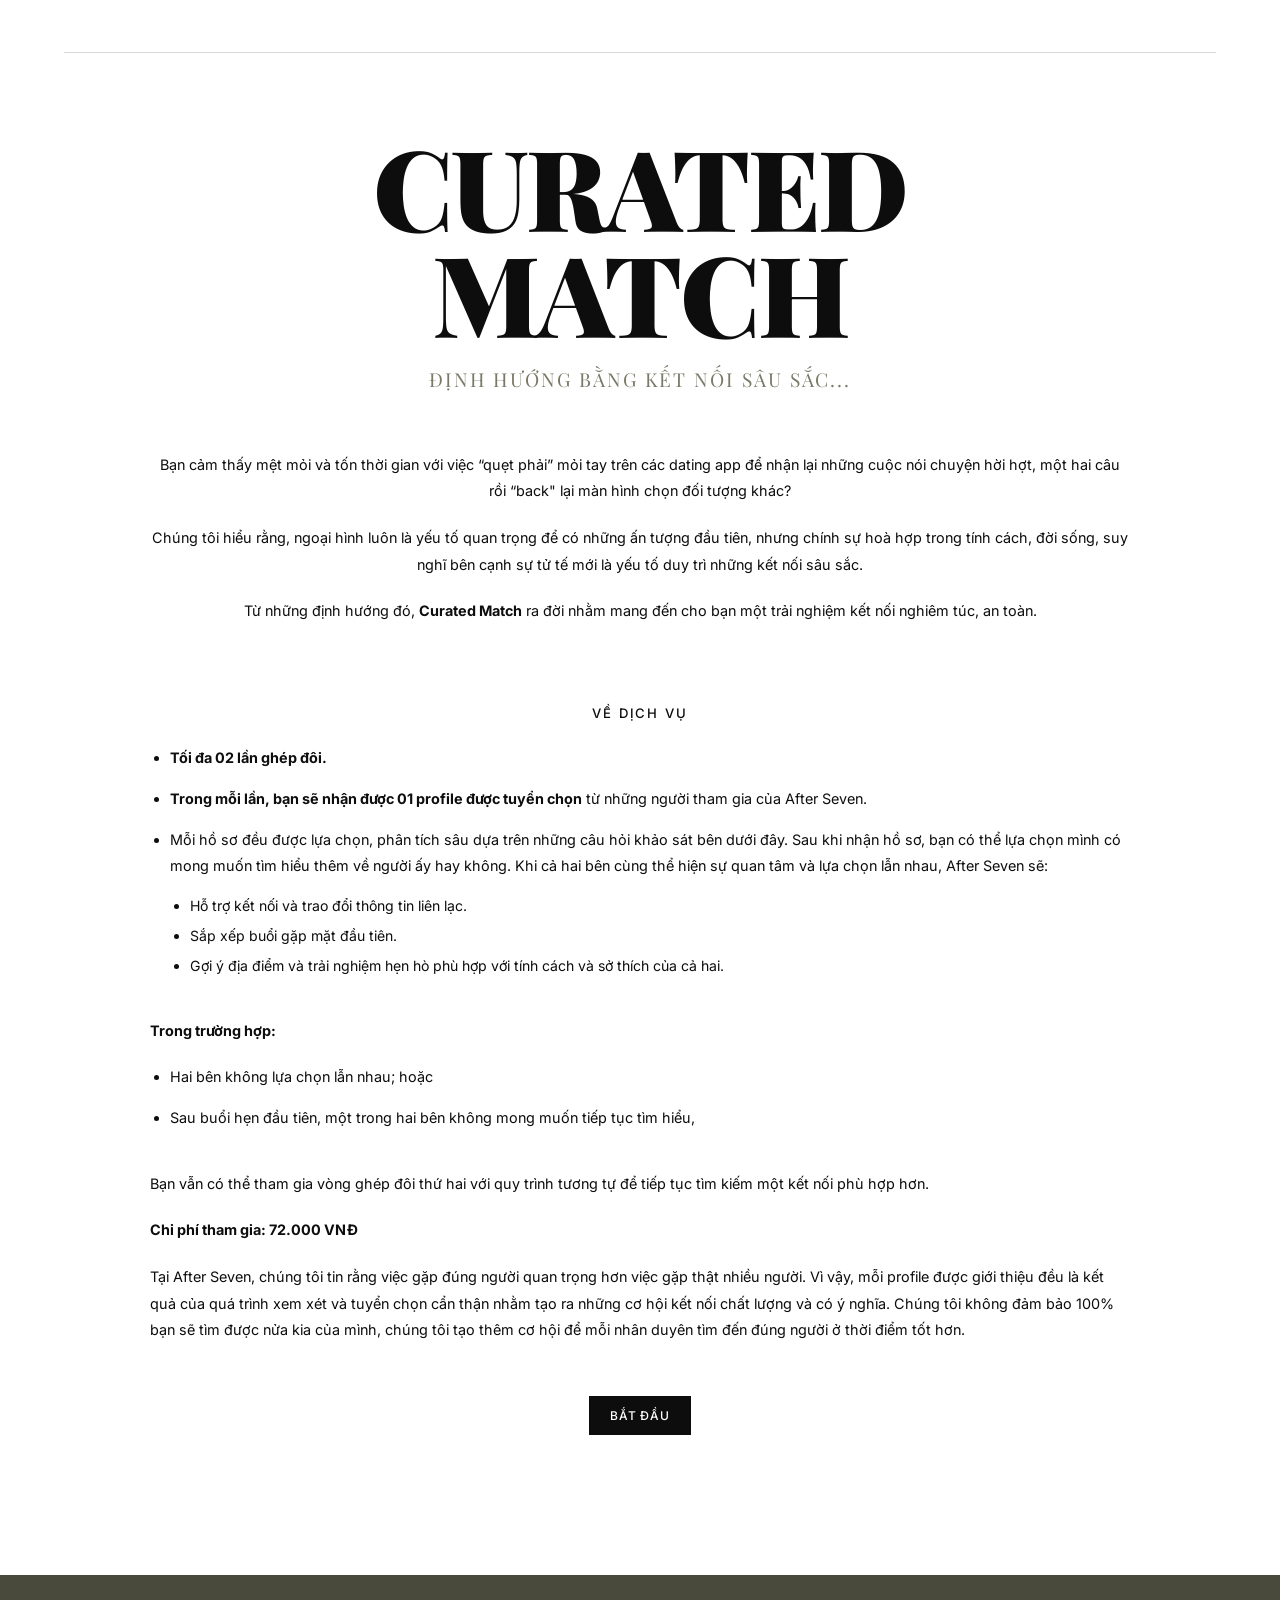
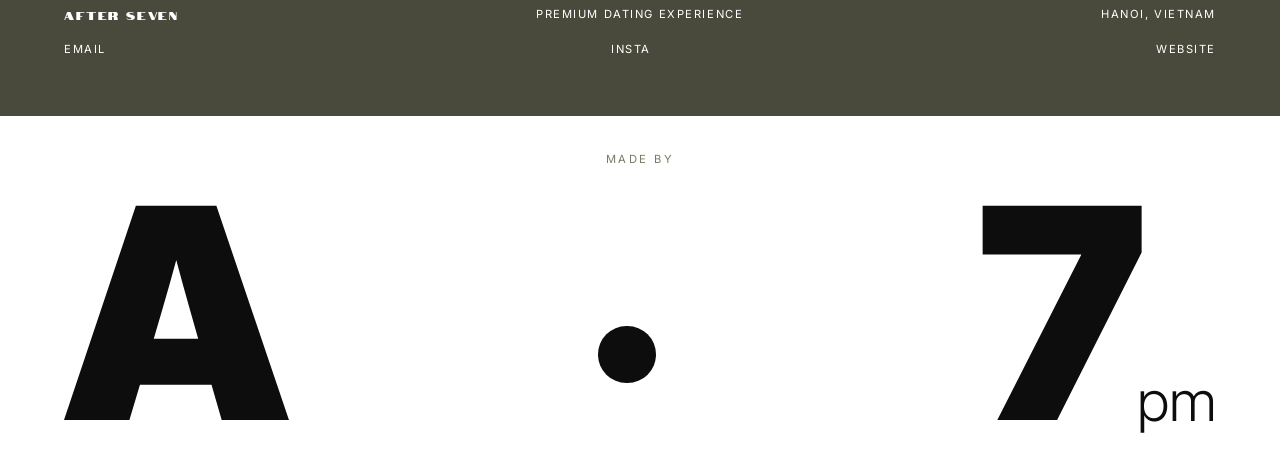
==== commit c73c190a: "Apply Notable font to all AFTER SEVEN text across all pages Co-Authored-By: Claude Sonnet 4.6 <norep" ====
--- a/pages/services-detail.html
+++ b/pages/services-detail.html
@@ -6,7 +6,7 @@
   <title>Services — After Seven</title>
   <link rel="preconnect" href="https://fonts.googleapis.com">
   <link rel="preconnect" href="https://fonts.gstatic.com" crossorigin>
-  <link href="https://fonts.googleapis.com/css2?family=Playfair+Display:wght@400;700;900&family=Inter:wght@300;400;500&display=swap" rel="stylesheet">
+  <link href="https://fonts.googleapis.com/css2?family=Playfair+Display:wght@400;700;900&family=Inter:wght@300;400;500&family=Notable&display=swap" rel="stylesheet">
   <link rel="stylesheet" href="../css/style.css">
   <link rel="stylesheet" href="../css/services.css">
   <link rel="stylesheet" href="../css/details.css">
@@ -38,13 +38,13 @@
       <h2 class="sd-label">PLAN B DÀNH CHO AI?</h2>
       <ul class="sd-list">
         <li>
-          <strong>Partners bận rộn:</strong> Bạn có một cuộc sống tấp nập, một ngày làm việc dài và muốn dành những thời gian chất lượng nhất cho người mình thương yêu nhất nhưng chẳng có thời gian chuẩn bị.
+          <strong>Partners bận rộn:</strong> Bạn có một cuộc sống áp lực, một ngày làm việc dài và muốn dành những thời gian chất lượng nhất cho người mình thương yêu nhất nhưng chẳng có thời gian chuẩn bị.
         </li>
         <li>
-          <strong>Bạn rơi vào vòng lặp "Hôm nay ăn gì?", "Nay nên đi đâu thì thích hợp?":</strong> Trước mỗi buổi hẹn, bạn không cần muốn kết thêm ở những chuyện quen cả hai người không đi. Chán ăn, quen mới – chán mới, người ở đầu cần thêm những trải nghiệm hẹn hò khác nhau với cảm xúc khác nhau.
+          <strong>Bạn rơi vào vòng lặp "Hôm nay ăn gì?", "Nay nên đi đâu thì thích hợp?":</strong> Trước mỗi buổi hẹn, bạn không còn muốn kết thúc ở những chốn quen cũ hai người từng đi. Chốn cũ, người mới - chốn mới, người ấy đều cần thêm những trải nghiệm hẹn hò khác nhau với cảm xúc khác nhau.
         </li>
         <li>
-          <strong>Người "làm việc lớn":</strong> Tổ chức sinh nhật cho người thương, ngày kỷ niệm, kế hoạch ngỏ lời cầu hôn, kỷ niệm ngày cưới đều cần một kế hoạch chỉnh chu đàng với chi phí nào.
+          <strong>Người "làm việc lớn":</strong> Tổ chức sinh nhật cho người thương, ngày kỉ niệm, kế hoạch ngỏ lời cầu hôn, kỉ niệm ngày cưới đều cần một kế hoạch chỉnh chu dù với chi phí nào.
         </li>
       </ul>
     </div>
@@ -54,14 +54,14 @@
     </div>
 
     <div class="sd-content">
-      <p class="sd-body-p">Đó là kết quả của sự thiếu hiểu và chuẩn bị tâm lý. Nếu bạn đã chán với mỗi buổi hẹn đi café, đi xem phim và ăn uống tại những chỗ giống nhau. Plan B muốn cho bạn thấy những nơi mới tại Hà Nội, những địa điểm có đồ ăn ngon, không gian lãng mạn, chất lượng đã được kiểm chứng bởi chính đội ngũ của After Seven.</p>
-      <p class="sd-body-p">Hay hơn thế nữa, bạn cần một ý tưởng lãng mạn thật ngờ, lãng mạn đánh tặng cho người mình thương. Plan B cũng có thể hỗ trợ bạn thực hiện nó từ khâu lên ý tưởng, chuẩn bị, điều phối để bạn có hạnh phúc trọn vẹn.</p>
-      <p class="sd-body-p">Dựa trên gu thẩm mỹ, ngân sách và phong cách sống của bạn, Plan B sẽ là một lộ trình trải nghiệm trọn vẹn từ lúc bắt đầu đến khi ra về. Đó có thể là một buổi dinner lãng mạn ấm áp, hoặc một góc trên cao tầm nhìn giữa lòng phố có hay thậm chí là một buổi cầu hôn dưới ánh hoàng hôn người bạn.</p>
-      <p class="sd-body-p">Khoảng hãy hạnh phúc của bạn chính là giá trị mà After Seven theo đuổi —</p>
+      <p class="sd-body-p">Đó là kết quả của sự thấu hiểu và chuẩn bị tinh tế. Nếu bạn đã chán với mỗi buổi hẹn đi cafe, đi xem phim và ăn uống tại những chỗ giống nhau, Plan B muốn cho bạn thử những nơi mới tại Hà Nội, những địa điểm có đồ ăn ngon, không gian lãng mạn, chất lượng đã được kiểm chứng bởi chính đội ngũ của After Seven.</p>
+      <p class="sd-body-p">Hay hơn thế nữa, bạn cần một ý tưởng lớn thật bất ngờ, lãng mạn dành tặng cho người mình thương, Plan B cũng có thể hỗ trợ bạn thực hiện nó từ khâu lên ý tưởng, chuẩn bị, điều phối để bạn có hạnh phúc trọn vẹn.</p>
+      <p class="sd-body-p">Dựa trên gu thẩm mỹ, ngân sách và phong cách sống của bạn, Plan B vẽ ra một lộ trình trải nghiệm trọn vẹn từ lúc bắt đầu đến khi ra về. Đó có thể là một bàn tiệc riêng tư dưới ánh đèn ấm áp, hoặc một góc trú ẩn yên bình giữa lòng phố cổ hay thậm chí là một buổi cầu hôn dưới ánh hoàng hôn người biển.</p>
+      <p class="sd-body-p">Khoảng khắc hạnh phúc của bạn chính là giá trị mà After Seven theo đuổi.</p>
       <p class="sd-body-p">Hãy để lại thông tin của bạn dưới đây, After Seven sẽ liên hệ với bạn trong vòng 1 giờ làm việc.</p>
       <p class="sd-note">*Dịch vụ địa điểm date trong ngày hiện tại chỉ áp dụng ở khu vực Hà Nội.</p>
       <div class="sd-cta">
-        <a href="#" class="btn btn-primary">BẮT ĐẦU</a>
+        <a href="https://airtable.com/appWAjRcbNQbrFou5/pagA07bd3QospyU7p/form" class="btn btn-primary">BẮT ĐẦU</a>
       </div>
     </div>
 
@@ -83,22 +83,35 @@
     </div>
 
     <div class="sd-content">
-      <p class="sd-body-p">Bạn cảm thấy mệt mỏi và tốn thời gian với việc "quét profile" mỗi ngày trên các dating app để nhận lại những cuộc nói chuyện hời hợt, mỗi hai câu rồi "back" lại màn hình chọn đối tượng khác?</p>
-      <p class="sd-body-p">Chúng tôi hiểu rằng, ngay ngoại hình là yếu tố quan trọng để có những đề nghị đầu tiên, những chính sự hoà hợp trong tính cách, lối sống, suy nghĩ bên cạnh sự tử tế mới là yếu tố duy trì những kết nối sâu sắc.</p>
-      <p class="sd-body-p">Từ những định hướng đó, <strong>Curated Match</strong> ra đời nhằm mong đến cho bạn một trải nghiệm kết nối nghiêm túc, an toàn.</p>
+      <p class="sd-body-p">Bạn cảm thấy mệt mỏi và tốn thời gian với việc “quẹt phải” mỏi tay trên các dating app để nhận lại  những cuộc nói chuyện hời hợt, một hai câu rồi “back" lại màn hình chọn đối tượng khác?</p>
+      <p class="sd-body-p">Chúng tôi hiểu  rằng, ngoại hình luôn là yếu tố quan trọng để có những ấn tượng đầu tiên, nhưng chính sự hoà hợp trong tính cách, đời sống, suy nghĩ bên cạnh sự tử tế mới là yếu tố duy trì những kết nối sâu sắc.</p>
+      <p class="sd-body-p">Từ những định hướng đó, <strong>Curated Match</strong> ra đời nhằm mang đến cho bạn một trải nghiệm kết nối nghiêm túc, an toàn.</p>
     </div>
 
     <div class="sd-content">
       <h2 class="sd-label">VỀ DỊCH VỤ</h2>
       <ul class="sd-list">
         <li><strong>Tối đa 02 lần ghép đôi.</strong></li>
-        <li><strong>Trong mỗi lần, bạn sẽ nhận được 01 profile được tuyển chọn</strong> từ những người tham gia của After Seven. Mỗi hồ sơ đều được lựa chọn, phân tích sâu dựa trên những câu hỏi khảo sát ban đầu. Sau khi nhận hồ sơ, bạn có thể lựa chọn có muốn tìm hiểu với người đó hay không. Khi cả hai bên cùng thể hiện sự quan tâm và lựa chọn lẫn nhau, After Seven sẽ hỗ trợ kết nối, sắp xếp buổi gặp mặt đầu tiên và gợi ý địa điểm phù hợp với tính cách và sở thích của cả hai.</li>
-        <li>Trong trường hợp hai bên không lựa chọn lẫn nhau, hoặc sau buổi hẹn đầu tiên một trong hai bên không mong muốn tiếp tục — bạn vẫn có thể tham gia vòng ghép đôi thứ hai với quy trình tương tự để tiếp tục tìm kiếm một kết nối phù hợp hơn.</li>
+        <li><strong>Trong mỗi lần, bạn sẽ nhận được 01 profile được tuyển chọn</strong> từ những người tham gia của After Seven.</li>
+        <li>Mỗi hồ sơ đều được lựa chọn, phân tích sâu dựa trên những câu hỏi khảo sát bên dưới đây.
+            Sau khi nhận hồ sơ, bạn có thể lựa chọn mình có mong muốn tìm hiểu thêm về người ấy hay không.
+            Khi cả hai bên cùng thể hiện sự quan tâm và lựa chọn lẫn nhau, After Seven sẽ:</li>
+        <ul class="sd-sub-list">  
+          <li>Hỗ trợ kết nối và trao đổi thông tin liên lạc.</li>
+          <li>Sắp xếp buổi gặp mặt đầu tiên.</li>
+          <li>Gợi ý địa điểm và trải nghiệm hẹn hò phù hợp với tính cách và sở thích của cả hai.</li>
+        </ul>
       </ul>
-      <p class="sd-body-p"><strong>Chi phí tham gia: 72.000 VND</strong></p>
-      <p class="sd-body-p">Tại After Seven, chúng tôi tin rằng việc gặp đúng người quan trọng hơn việc gặp thật nhiều người. Vì vậy, mỗi profile được giới thiệu đều là kết quả của quá trình xem xét và tuyển chọn kỹ lưỡng tạo ra những cơ hội kết nối chất lượng và có ý nghĩa. Chúng tôi không đảm bảo bạn sẽ tìm được nửa kia của mình. Chúng tôi chỉ cam kết hỗ trợ bạn sẽ nhận được những đề nghị đáng giá ở thời điểm tốt hơn.</p>
+      <p class="sd-body-p" style="text-align: left"><strong>Trong trường hợp:</strong></p>
+      <ul class="sd-list">
+        <li>Hai bên không lựa chọn lẫn nhau; hoặc</li>
+        <li>Sau buổi hẹn đầu tiên, một trong hai bên không mong muốn tiếp tục tìm hiểu,</li>
+      </ul>
+      <p class="sd-body-p" style="text-align: left">Bạn vẫn có thể tham gia vòng ghép đôi thứ hai với quy trình tương tự để tiếp tục tìm kiếm một kết nối phù hợp hơn.</p>
+      <p class="sd-body-p" style="text-align: left"><strong>Chi phí tham gia: 72.000 VNĐ</strong></p>
+      <p class="sd-body-p" style="text-align: left">Tại After Seven, chúng tôi tin rằng việc gặp đúng người quan trọng hơn việc gặp thật nhiều người. Vì vậy, mỗi profile được giới thiệu đều là kết quả của quá trình xem xét và tuyển chọn cẩn thận nhằm tạo ra những cơ hội kết nối chất lượng và có ý nghĩa. Chúng tôi không đảm bảo 100% bạn sẽ tìm được nửa kia của mình, chúng tôi tạo thêm cơ hội để mỗi nhân duyên tìm đến đúng người ở thời điểm tốt hơn.</p>
       <div class="sd-cta">
-        <a href="https://airtable.com/appWAjRcbNQbrFou5/pagA07bd3QospyU7p/form" target="_blank" rel="noopener" class="btn btn-primary">BẮT ĐẦU</a>
+        <a href="https://airtable.com/appWAjRcbNQbrFou5/pagA07bd3QospyU7p/form" class="btn btn-primary">BẮT ĐẦU</a>
       </div>
     </div>
 
@@ -107,7 +120,7 @@
   <!-- FOOTER -->
   <footer class="footer" id="contact">
     <div class="footer-info">
-      <span>AFTER SEVEN</span>
+      <span style="font-family: 'Notable', sans-serif; font-weight: 400;">AFTER SEVEN</span>
       <span>PREMIUM DATING EXPERIENCE</span>
       <span>HANOI, VIETNAM</span>
     </div>
--- a/css/details.css
+++ b/css/details.css
@@ -7,6 +7,7 @@
 /* Section wrapper */
 .sd-block {
   scroll-margin-top: 60px;
+  --pad-x: 150px;
 }
 
 /* Centers everything in Curated Match */
